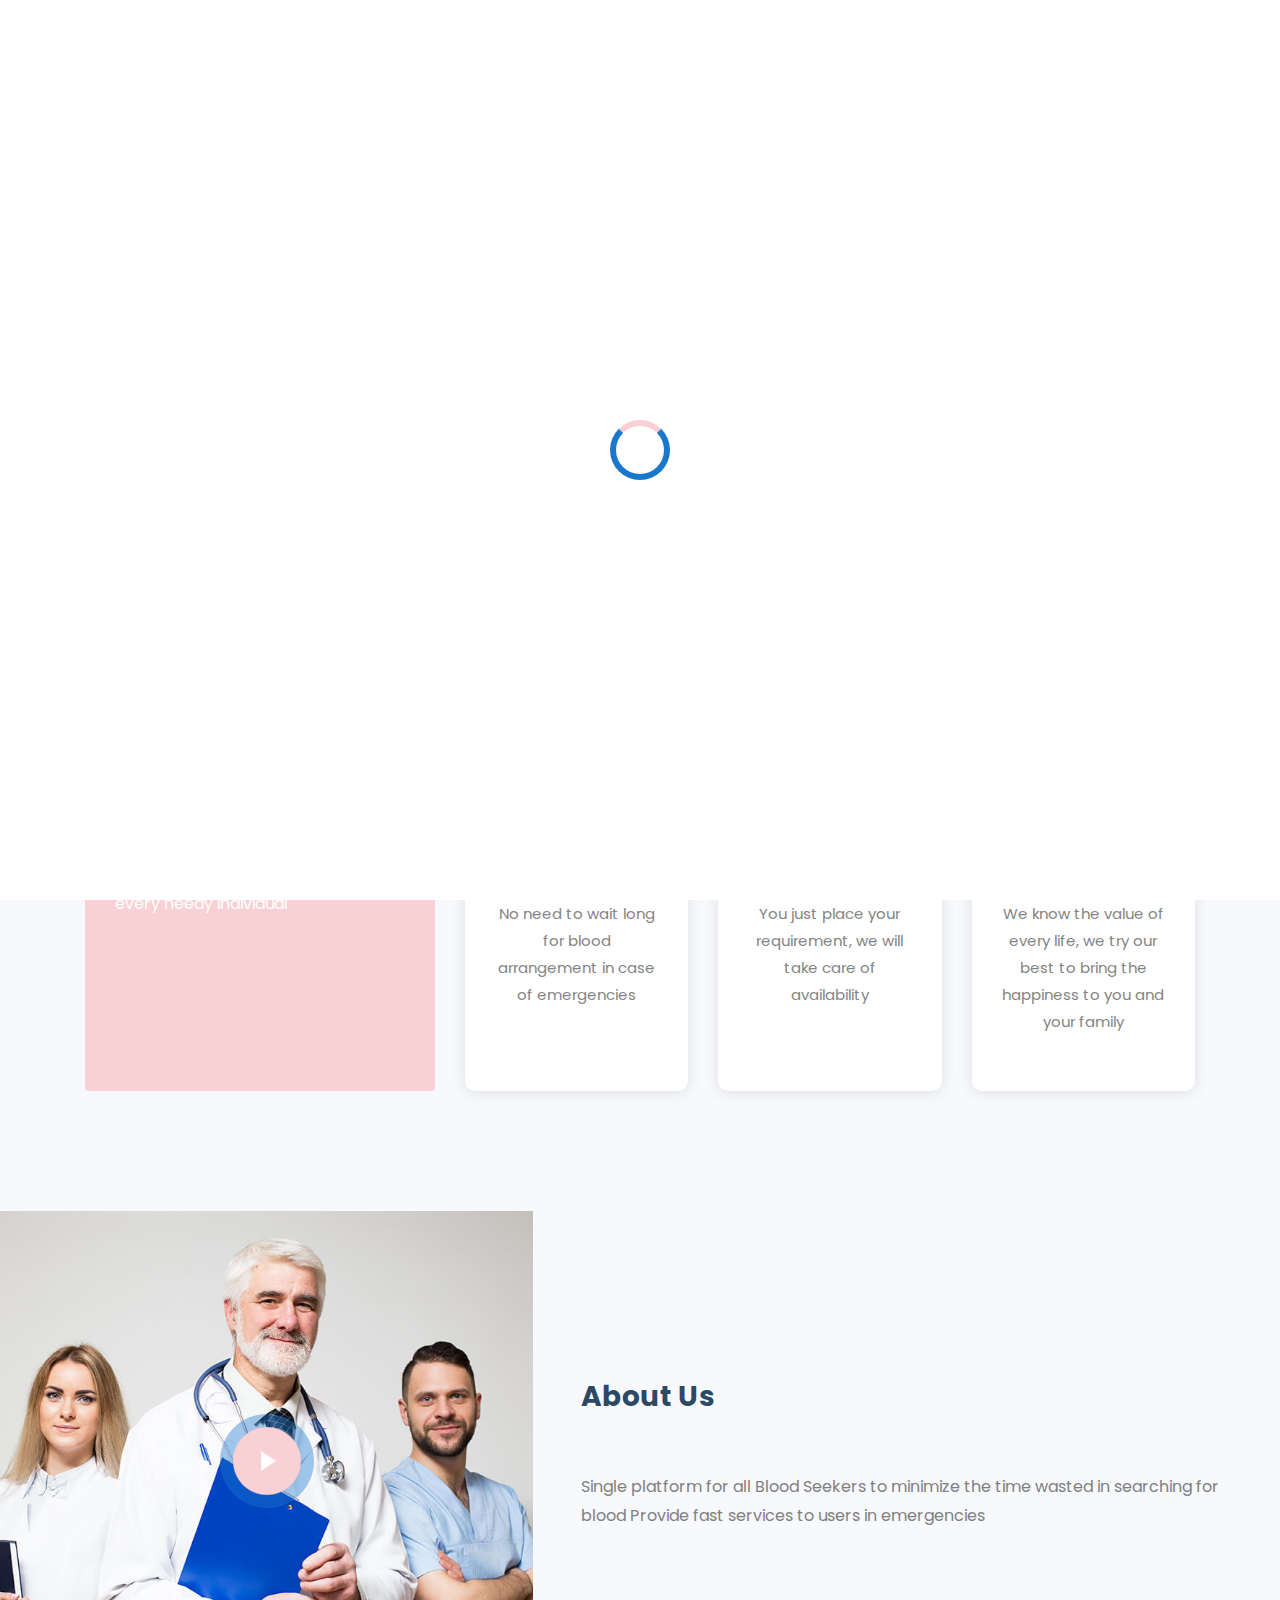
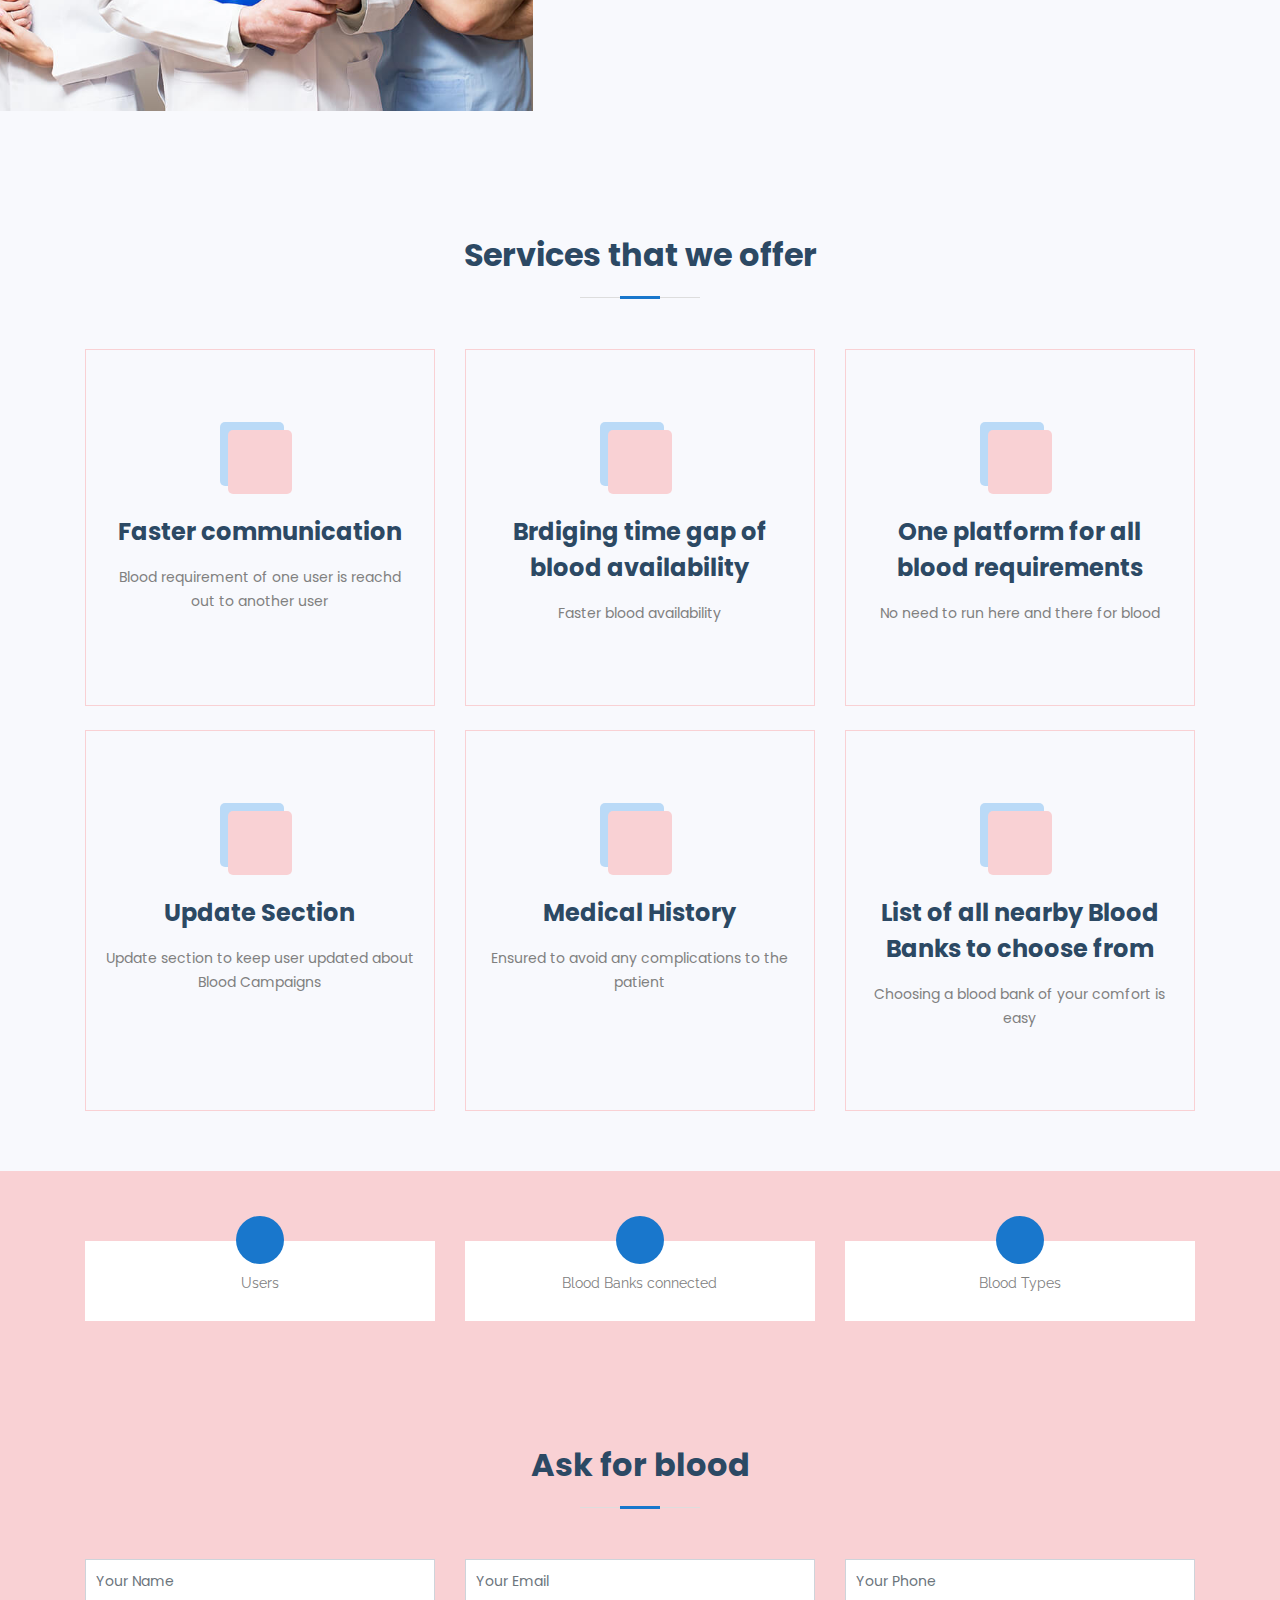
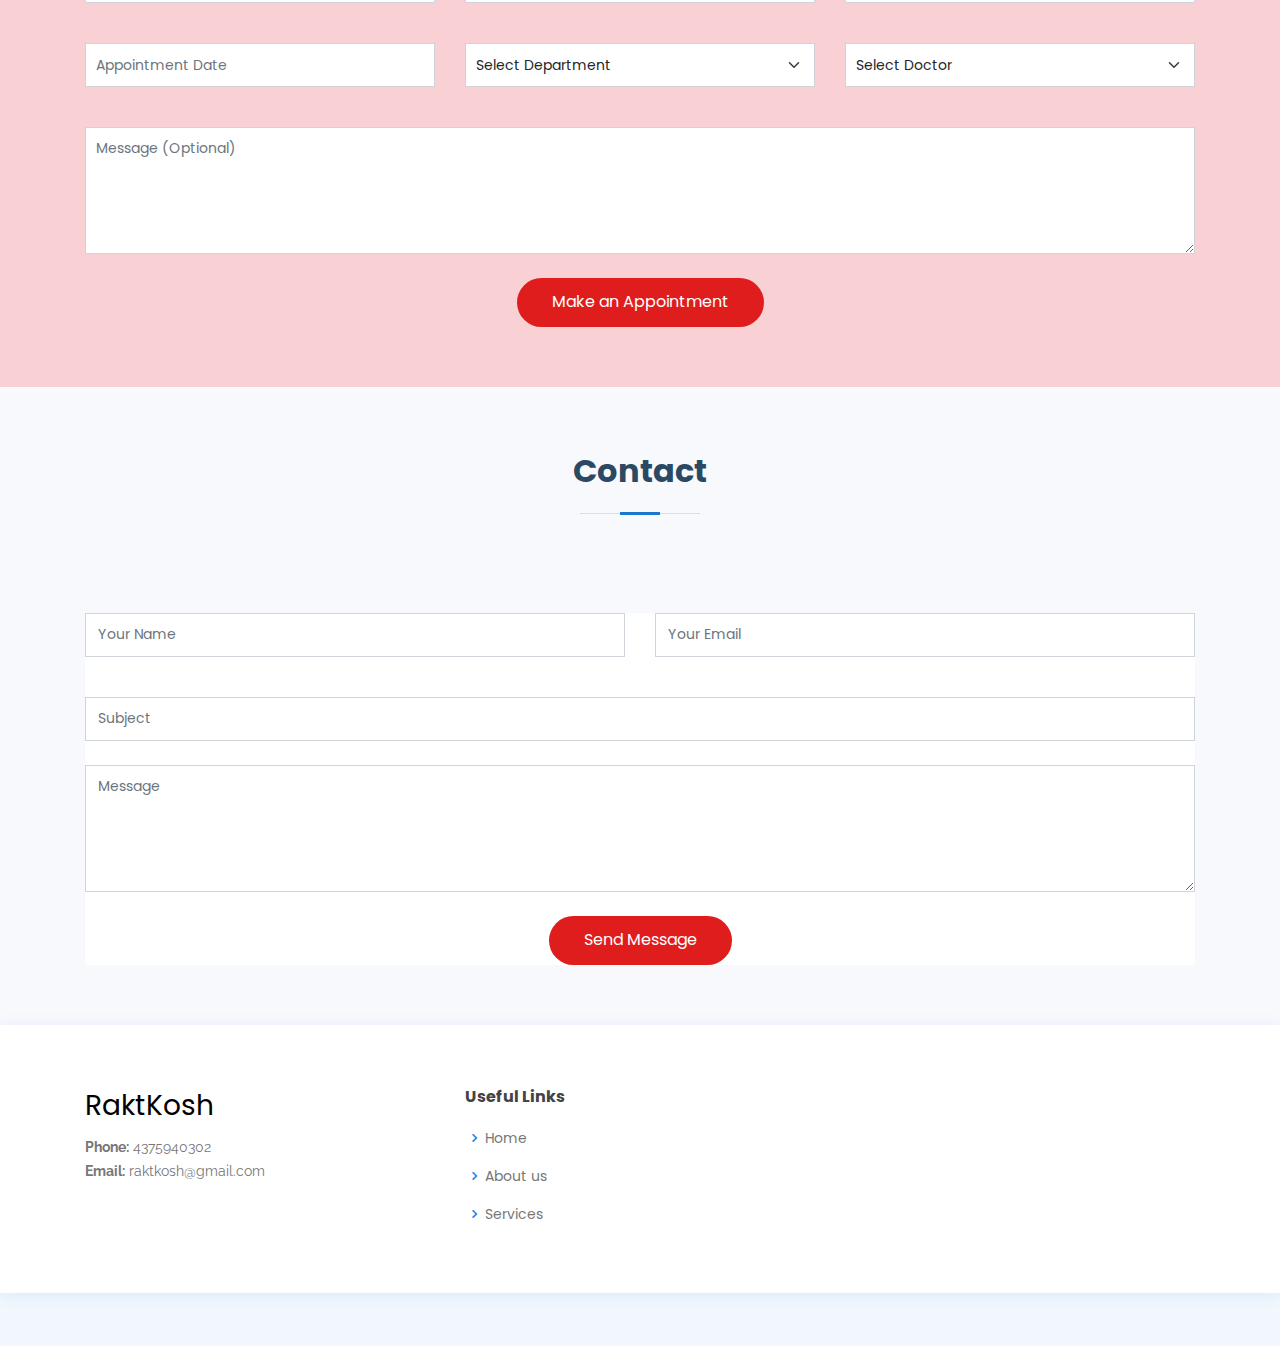
==== index.html @ b9b15846 "Update index.html" ====
<!DOCTYPE html>
<html lang="en">

<head>
  <meta charset="utf-8">
  <meta content="width=device-width, initial-scale=1.0" name="viewport">

  <title>RaktKosh</title>
  <meta content="" name="description">
  <meta content="" name="keywords">

  <!-- Favicons -->
  <!--<link href="assets/img/favicon.png" rel="icon">
  <link href="assets/img/apple-touch-icon.png" rel="apple-touch-icon">-->

  <!-- Google Fonts -->
  <link href="https://fonts.googleapis.com/css?family=Open+Sans:300,300i,400,400i,600,600i,700,700i|Raleway:300,300i,400,400i,500,500i,600,600i,700,700i|Poppins:300,300i,400,400i,500,500i,600,600i,700,700i" rel="stylesheet">

  <!-- Vendor CSS Files -->
  <link href="animate.css/animate.min.css" rel="stylesheet">
  <link href="bootstrap/css/bootstrap.min.css" rel="stylesheet">
  <link href=assets/vendor/bootstrap-icons/bootstrap-icons.css" rel="stylesheet">
  <link href="boxicons/css/boxicons.min.css" rel="stylesheet">
  <link href="fontawesome-free/css/all.min.css" rel="stylesheet">
  <link href=assets/vendor/glightbox/css/glightbox.min.css" rel="stylesheet">
  <link href=assets/vendor/remixicon/remixicon.css" rel="stylesheet">
  <link href="swiper/swiper-bundle.min.css" rel="stylesheet">

  <!-- Template Main CSS File -->
  <link href="style.css" rel="stylesheet">

  <!-- =======================================================
  * Template Name: Medilab - v4.3.0
  * Template URL: https://bootstrapmade.com/medilab-free-medical-bootstrap-theme/
  * Author: BootstrapMade.com
  * License: https://bootstrapmade.com/license/
  ======================================================== -->
</head>

<body>

  <!-- ======= Top Bar ======= -->
 

  <!-- ======= Header ======= -->
  <header id="header" class="fixed-top">
    <div class="container d-flex align-items-center">

      <h1 class="logo me-auto"><a href="index.html">RaktKosh</a></h1>
      <!-- Uncomment below if you prefer to use an image logo -->
      <!-- <a href="index.html" class="logo me-auto"><img src="img/logo.png" alt="" class="img-fluid"></a>-->

      <nav id="navbar" class="navbar order-last order-lg-0">
        <ul>
          <li><a class="nav-link scrollto active" href="#hero">Home</a></li>
          <li><a class="nav-link scrollto" href="#about">About</a></li>
          <li><a class="nav-link scrollto" href="#services">Services</a></li>
          <li><a class="nav-link scrollto" href="#counts">Updates</a></li>
          <li class="dropdown"><a href="#"><span>Hospitals</span> <i class="bi bi-chevron-down"></i></a>
            <ul>
              <li><a href="hospital1.html">Sahara Hospital</a></li>
              <li><a href="hospital2.html">City Hospital</a></li>
              <li><a href="hospital3.html">Ajanta Hospital</a></li>
              <li><a href="hospital4.html">Health Hospital</a></li>
            </ul>
          </li>
          <li><a class="nav-link scrollto" href="#contact">Contact</a></li>
        </ul>
        <i class="bi bi-list mobile-nav-toggle"></i>
      </nav><!-- .navbar -->

      <a href="#appointment" class="appointment-btn scrollto"><span class="d-none d-md-inline">Ask for</span> Blood</a>

    </div>
  </header><!-- End Header -->

  <!-- ======= Hero Section ======= -->
  <section id="hero" class="d-flex align-items-center">
    <div class="container">
      <h1>RaktKosh</h1>
      <h2>Cause every drop matters</h2>
      <a href="#about" class="btn-get-started scrollto">Get Started</a>
    </div>
  </section><!-- End Hero -->

  <main id="main">

    <!-- ======= Why Us Section ======= -->
    <section id="why-us" class="why-us">
      <div class="container">

        <div class="row">
          <div class="col-lg-4 d-flex align-items-stretch">
            <div class="content">
              <h3>What is RaktKosh for?</h3>
              <p>
                This platform is developed to provide easier and faster Blood to every needy individual
              </p>
              <div class="text-center">
               
              </div>
            </div>
          </div>
          <div class="col-lg-8 d-flex align-items-stretch">
            <div class="icon-boxes d-flex flex-column justify-content-center">
              <div class="row">
                <div class="col-xl-4 d-flex align-items-stretch">
                  <div class="icon-box mt-4 mt-xl-0">
                    <i class="bx bx-receipt"></i>
                    <h4>Fatser availbitlity of blood</h4>
                    <p>No need to wait long for blood arrangement in case of emergencies</p>
                  </div>
                </div>
                <div class="col-xl-4 d-flex align-items-stretch">
                  <div class="icon-box mt-4 mt-xl-0">
                    <i class="bx bx-cube-alt"></i>
                    <h4>Easy to check for particular blood type</h4>
                    <p>You just place your requirement, we will take care of availability</p>
                  </div>
                </div>
                <div class="col-xl-4 d-flex align-items-stretch">
                  <div class="icon-box mt-4 mt-xl-0">
                    <i class="bx bx-images"></i>
                    <h4>Creating happy moments</h4>
                    <p>We know the value of every life, we try our best to bring the happiness to you and your family</p>
                  </div>
                </div>
              </div>
            </div><!-- End .content-->
          </div>
        </div>

      </div>
    </section><!-- End Why Us Section -->

    <!-- ======= About Section ======= -->
    <section id="about" class="about">
      <div class="container-fluid">

        <div class="row">
          <div class="col-xl-5 col-lg-6 video-box d-flex justify-content-center align-items-stretch position-relative">
            <a href="https://www.youtube.com/watch?v=jDDaplaOz7Q" class="glightbox play-btn mb-4"></a>
          </div>

          <div class="col-xl-7 col-lg-6 icon-boxes d-flex flex-column align-items-stretch justify-content-center py-5 px-lg-5">
            <h3>About Us</h3>
            
            <div class="icon-box">
              
              <p>Single platform for all Blood Seekers to minimize the time wasted in searching for blood
				Provide fast services to users in emergencies
				</p>
            </div>

            
        </div>

      </div>
    </section><!-- End About Section -->

   

    <!-- ======= Services Section ======= -->
    <section id="services" class="services">
      <div class="container">

        <div class="section-title">
          <h2>Services that we offer</h2>
        </div>

        <div class="row">
          <div class="col-lg-4 col-md-6 d-flex align-items-stretch">
            <div class="icon-box">
              <div class="icon"><i class="fas fa-heartbeat"></i></div>
              <h4><a href="">Faster communication</a></h4>
              <p>Blood requirement of one user is reachd out to another user</p>
            </div>
          </div>

          <div class="col-lg-4 col-md-6 d-flex align-items-stretch mt-4 mt-md-0">
            <div class="icon-box">
              <div class="icon"><i class="fas fa-pills"></i></div>
              <h4><a href="">Brdiging time gap of blood availability</a></h4>
              <p>Faster blood availability</p>
            </div>
          </div>

          <div class="col-lg-4 col-md-6 d-flex align-items-stretch mt-4 mt-lg-0">
            <div class="icon-box">
              <div class="icon"><i class="fas fa-hospital-user"></i></div>
              <h4><a href="">One platform for all blood requirements</a></h4>
              <p>No need to run here and there for blood</p>
            </div>
          </div>

          <div class="col-lg-4 col-md-6 d-flex align-items-stretch mt-4">
            <div class="icon-box">
              <div class="icon"><i class="fas fa-dna"></i></div>
              <h4><a href="">Update Section</a></h4>
              <p>Update section to keep user updated about Blood Campaigns</p>
            </div>
          </div>

          <div class="col-lg-4 col-md-6 d-flex align-items-stretch mt-4">
            <div class="icon-box">
              <div class="icon"><i class="fas fa-wheelchair"></i></div>
              <h4><a href="">Medical History</a></h4>
              <p>Ensured to avoid any complications to the patient</p>
            </div>
          </div>

          <div class="col-lg-4 col-md-6 d-flex align-items-stretch mt-4">
            <div class="icon-box">
              <div class="icon"><i class="fas fa-notes-medical"></i></div>
              <h4><a href="">List of all nearby Blood Banks to choose from</a></h4>
              <p>Choosing a blood bank of your comfort is easy</p>
            </div>
          </div>

        </div>

      </div>
    </section><!-- End Services Section -->

 <!-- ======= Counts Section ======= -->
    <section id="counts" class="counts">
      <div class="container">

        <div class="row">

          <div class="col-lg-4 col-md-6">
            <div class="count-box">
              <i class="fas fa-user-md"></i>
              <span data-purecounter-start="0" data-purecounter-end="85" data-purecounter-duration="1" class="purecounter"></span>
              <p>Users</p>
            </div>
          </div>

          <div class="col-lg-4 col-md-6 mt-5 mt-md-0">
            <div class="count-box">
              <i class="far fa-hospital"></i>
              <span data-purecounter-start="0" data-purecounter-end="18" data-purecounter-duration="1" class="purecounter"></span>
              <p>Blood Banks connected</p>
            </div>
          </div>

          <div class="col-lg-4 col-md-6 mt-5 mt-lg-0">
            <div class="count-box">
              <i class="fas fa-flask"></i>
              <span data-purecounter-start="0" data-purecounter-end="6" data-purecounter-duration="1" class="purecounter"></span>
              <p>Blood Types</p>
            </div>
          </div>

          

        </div>

      </div>
    </section><!-- End Counts Section -->

    <!-- ======= Appointment Section ======= -->
    <section id="appointment" class="appointment section-bg">
      <div class="container">

        <div class="section-title">
          <h2>Ask for blood</h2>
          </div>

        <form action="forms/appointment.php" method="post" role="form" class="php-email-form">
          <div class="row">
            <div class="col-md-4 form-group">
              <input type="text" name="name" class="form-control" id="name" placeholder="Your Name" data-rule="minlen:4" data-msg="Please enter at least 4 chars">
              <div class="validate"></div>
            </div>
            <div class="col-md-4 form-group mt-3 mt-md-0">
              <input type="email" class="form-control" name="email" id="email" placeholder="Your Email" data-rule="email" data-msg="Please enter a valid email">
              <div class="validate"></div>
            </div>
            <div class="col-md-4 form-group mt-3 mt-md-0">
              <input type="tel" class="form-control" name="phone" id="phone" placeholder="Your Phone" data-rule="minlen:4" data-msg="Please enter at least 4 chars">
              <div class="validate"></div>
            </div>
          </div>
          <div class="row">
            <div class="col-md-4 form-group mt-3">
              <input type="datetime" name="date" class="form-control datepicker" id="date" placeholder="Appointment Date" data-rule="minlen:4" data-msg="Please enter at least 4 chars">
              <div class="validate"></div>
            </div>
            <div class="col-md-4 form-group mt-3">
              <select name="department" id="department" class="form-select">
                <option value="">Select Department</option>
                <option value="Department 1">Department 1</option>
                <option value="Department 2">Department 2</option>
                <option value="Department 3">Department 3</option>
              </select>
              <div class="validate"></div>
            </div>
            <div class="col-md-4 form-group mt-3">
              <select name="doctor" id="doctor" class="form-select">
                <option value="">Select Doctor</option>
                <option value="Doctor 1">Doctor 1</option>
                <option value="Doctor 2">Doctor 2</option>
                <option value="Doctor 3">Doctor 3</option>
              </select>
              <div class="validate"></div>
            </div>
          </div>

          <div class="form-group mt-3">
            <textarea class="form-control" name="message" rows="5" placeholder="Message (Optional)"></textarea>
            <div class="validate"></div>
          </div>
          <div class="mb-3">
            <div class="loading">Loading</div>
            <div class="error-message"></div>
            <div class="sent-message">Your appointment request has been sent successfully. Thank you!</div>
          </div>
          <div class="text-center"><button type="submit">Make an Appointment</button></div>
        </form>

      </div>
    </section><!-- End Appointment Section -->

    

    
  
   


       
          
         
    <!-- ======= Contact Section ======= -->
    <section id="contact" class="contact">
      <div class="container">

        <div class="section-title">
          <h2>Contact</h2>
          </div>
      </div>

     
      <div class="container">
        <div class="row mt-5">

          

          <div class="col-lg-12 mt-5 mt-lg-0">

            <form action="forms/contact.php" method="post" role="form" class="php-email-form">
              <div class="row">
                <div class="col-md-6 form-group">
                  <input type="text" name="name" class="form-control" id="name" placeholder="Your Name" required>
                </div>
                <div class="col-md-6 form-group mt-3 mt-md-0">
                  <input type="email" class="form-control" name="email" id="email" placeholder="Your Email" required>
                </div>
              </div>
              <div class="form-group mt-3">
                <input type="text" class="form-control" name="subject" id="subject" placeholder="Subject" required>
              </div>
              <div class="form-group mt-3">
                <textarea class="form-control" name="message" rows="5" placeholder="Message" required></textarea>
              </div>
              <div class="my-3">
                <div class="loading">Loading</div>
                <div class="error-message"></div>
                <div class="sent-message">Your message has been sent. Thank you!</div>
              </div>
              <div class="text-center"><button type="submit">Send Message</button></div>
            </form>

          </div>

        </div>

      </div>
    </section><!-- End Contact Section -->

  </main><!-- End #main -->

  <!-- ======= Footer ======= -->
  <footer id="footer">

    <div class="footer-top">
      <div class="container">
        <div class="row">

          <div class="col-lg-4 col-md-6 footer-contact">
            <h3>RaktKosh</h3>
            <p>
              <strong>Phone:</strong> 4375940302<br>
              <strong>Email:</strong> raktkosh@gmail.com<br>
            </p>
          </div>

          <div class="col-lg-4 col-md-6 footer-links">
            <h4>Useful Links</h4>
            <ul>
              <li><i class="bx bx-chevron-right"></i> <a href="#">Home</a></li>
              <li><i class="bx bx-chevron-right"></i> <a href="#">About us</a></li>
              <li><i class="bx bx-chevron-right"></i> <a href="#">Services</a></li>
             </ul>
          </div>

          
          
        </div>
      </div>
    </div>

    <div class="container d-md-flex py-4">

      <div class="me-md-auto text-center text-md-start">
        <div class="copyright">
          
        </div>
        <div class="credits">
          <!-- All the links in the footer should remain intact. -->
          <!-- You can delete the links only if you purchased the pro version. -->
          <!-- Licensing information: https://bootstrapmade.com/license/ -->
          <!-- Purchase the pro version with working PHP/AJAX contact form: https://bootstrapmade.com/medilab-free-medical-bootstrap-theme/ -->
        
        </div>
      </div>
     
    </div>
  </footer><!-- End Footer -->

  <div id="preloader"></div>
  <a href="#" class="back-to-top d-flex align-items-center justify-content-center"><i class="bi bi-arrow-up-short"></i></a>

  <!-- Vendor JS Files -->
  <script src="assets/vendor/bootstrap/js/bootstrap.bundle.min.js"></script>
  <script src="assets/vendor/glightbox/js/glightbox.min.js"></script>
  <script src="assets/vendor/php-email-form/validate.js"></script>
  <script src="assets/vendor/purecounter/purecounter.js"></script>
  <script src="assets/vendor/swiper/swiper-bundle.min.js"></script>

  <!-- Template Main JS File -->
  <script src="assets/js/main.js"></script>

</body>

</html>
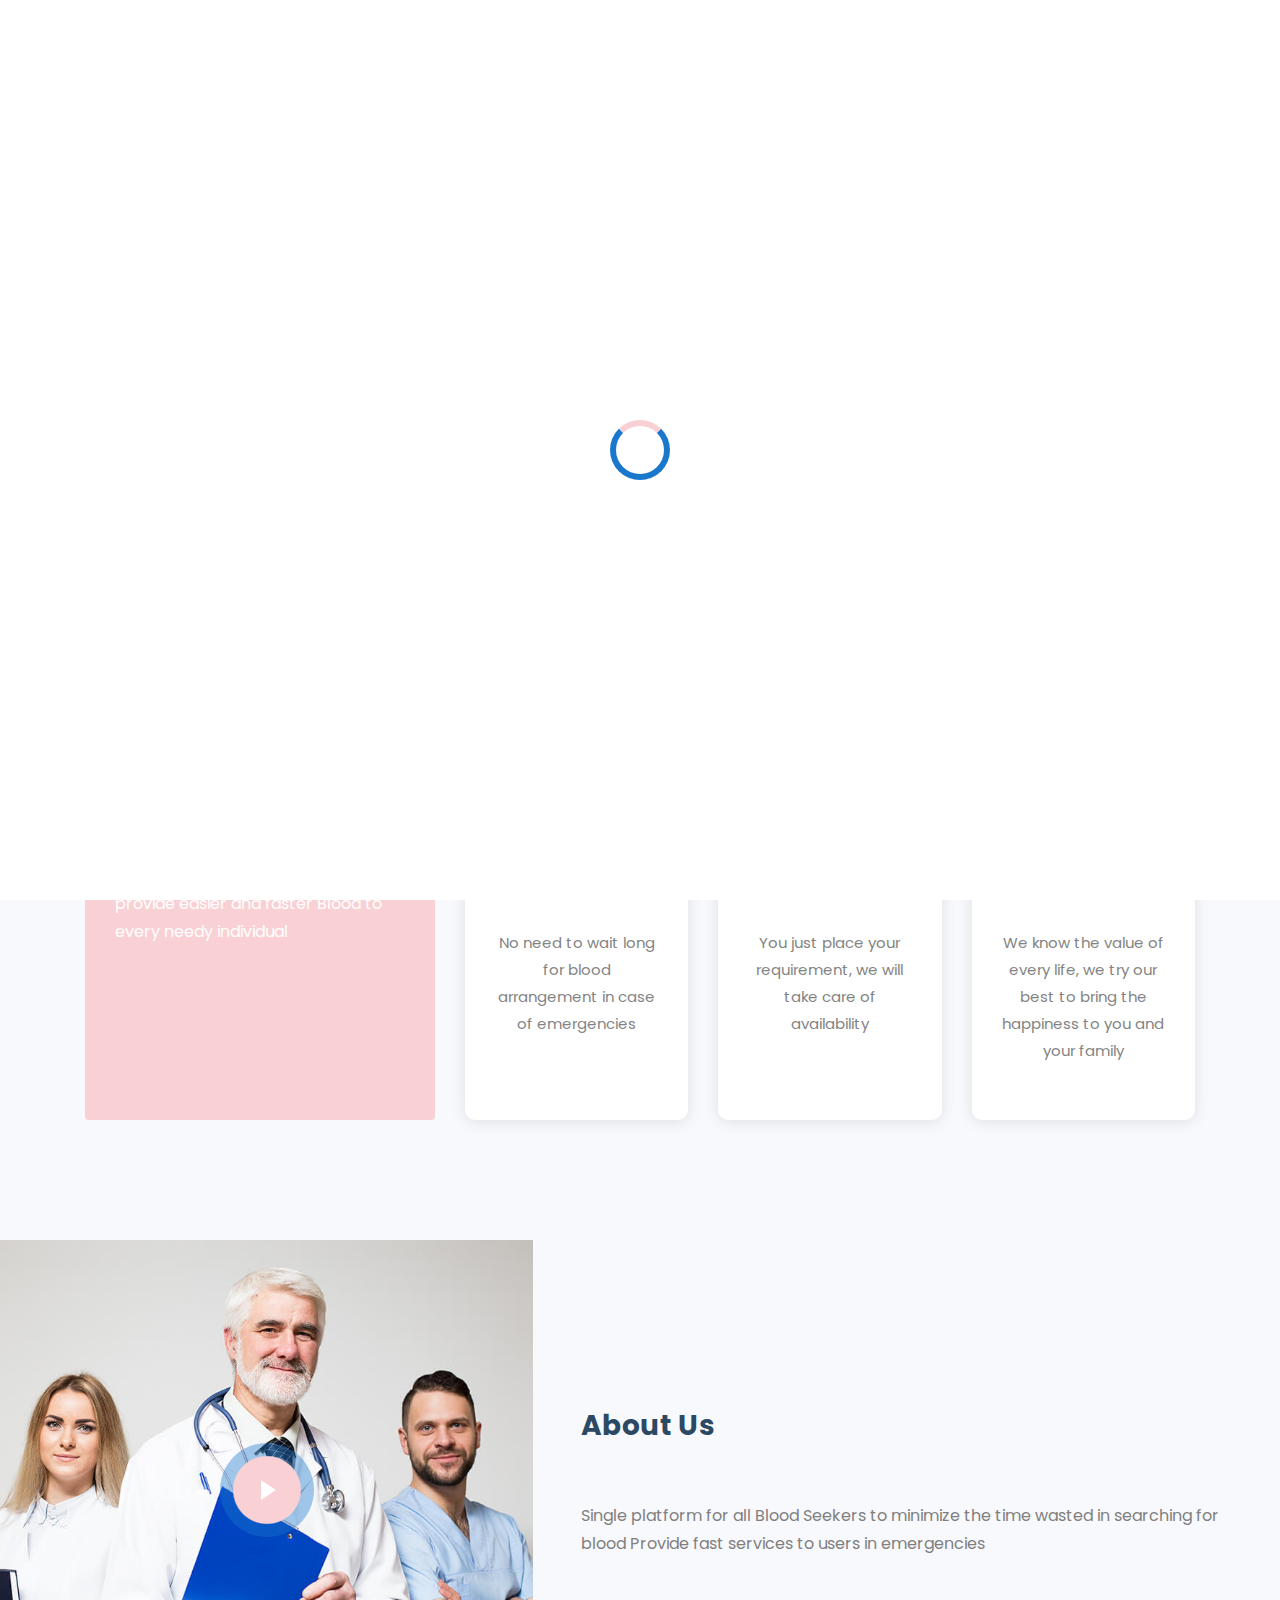
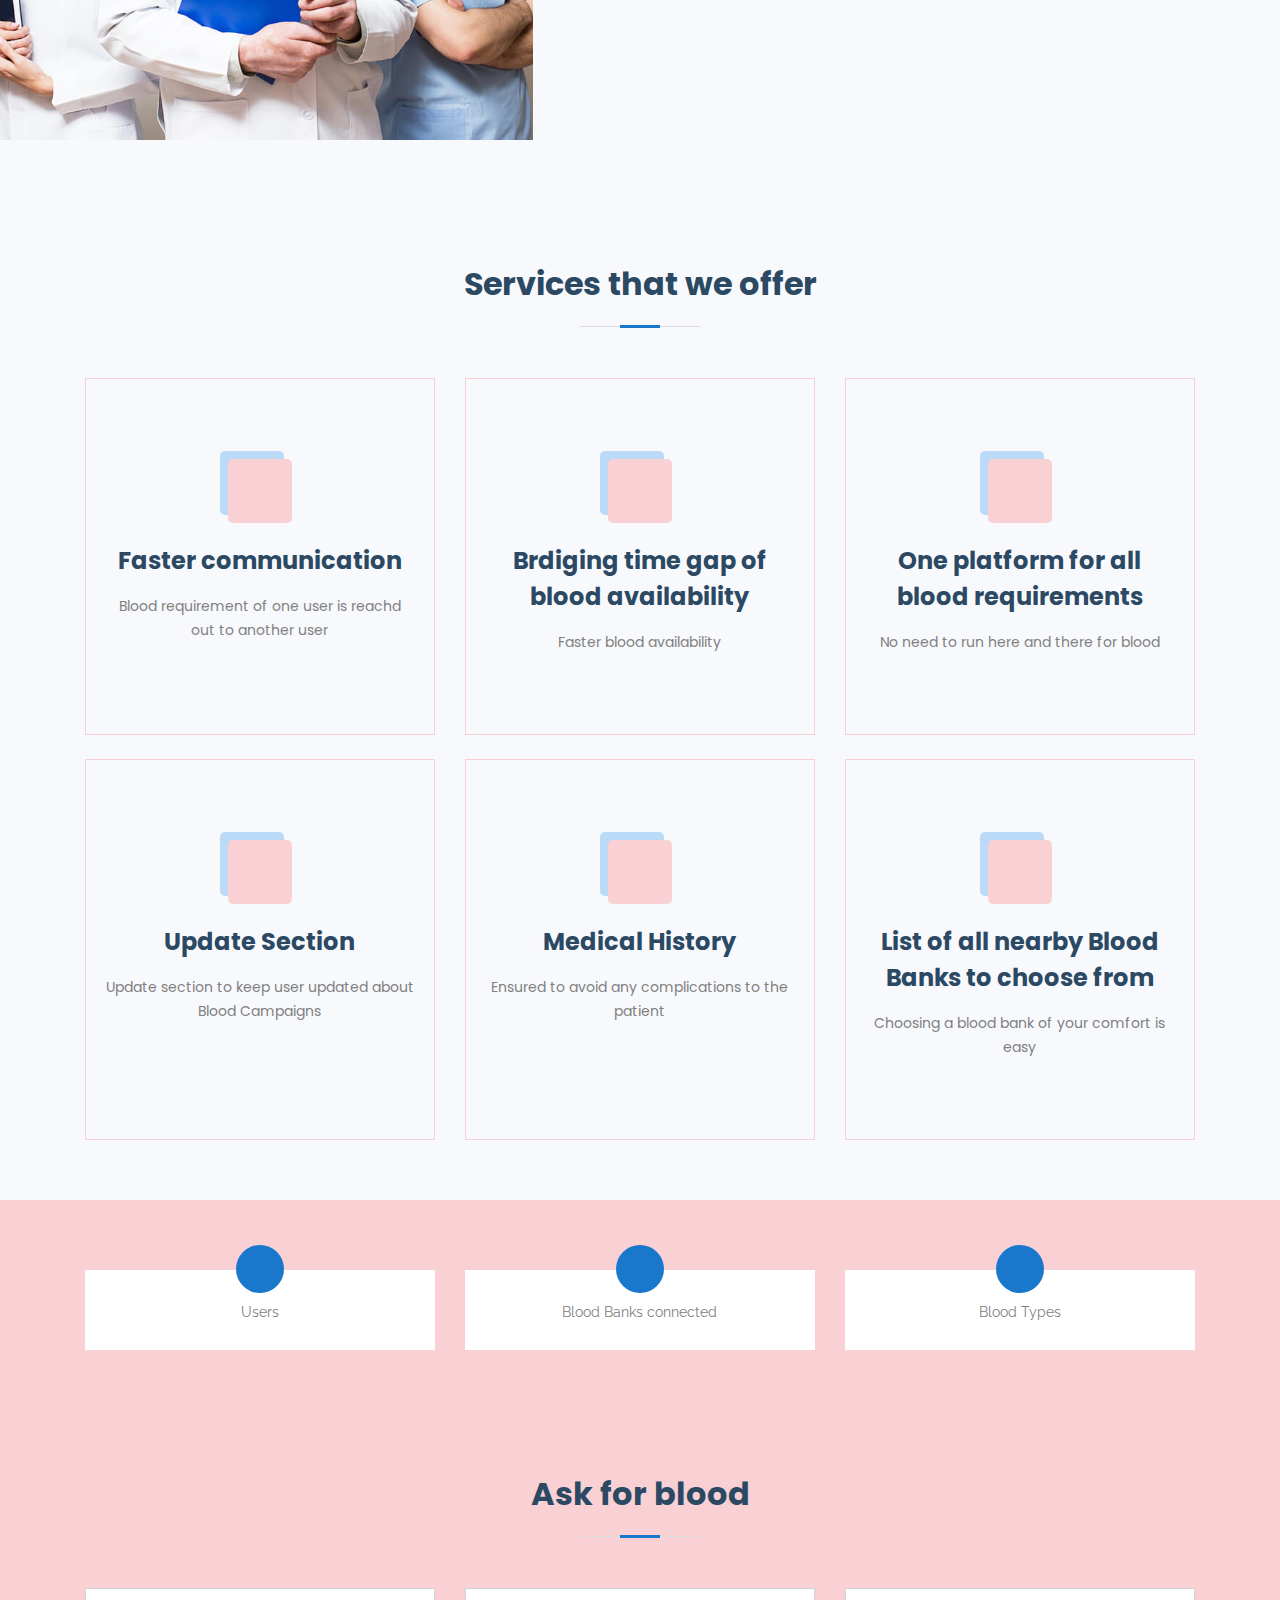
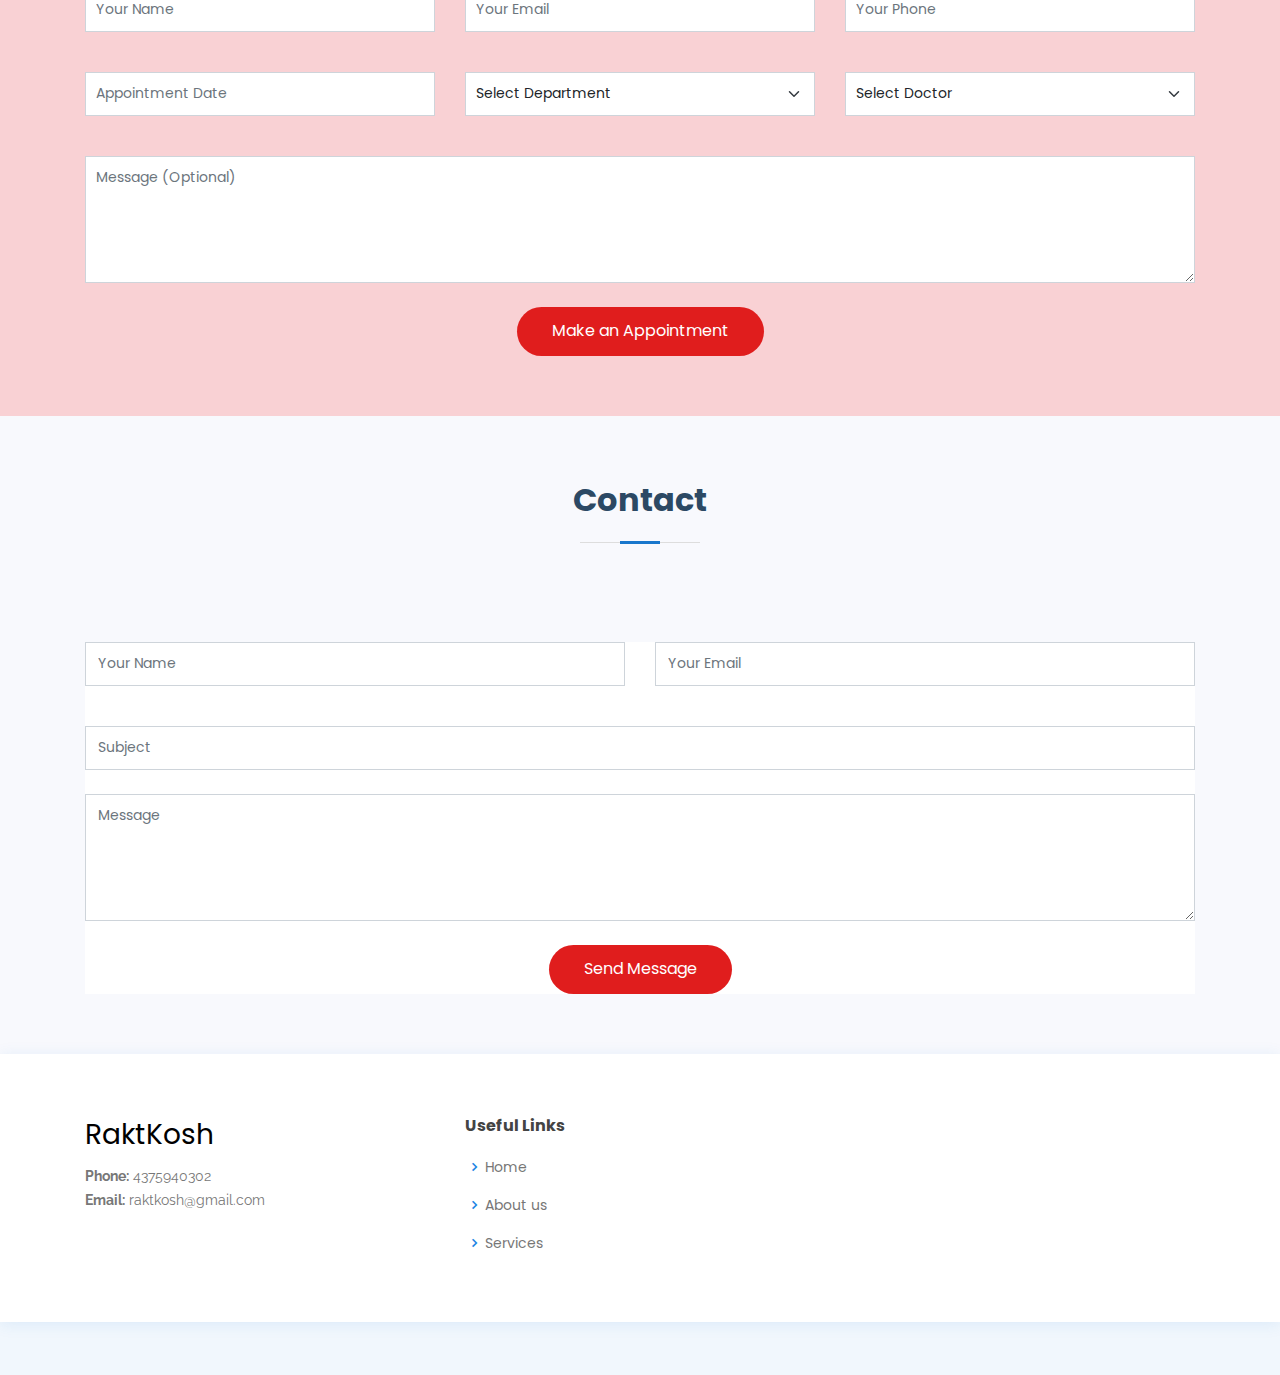
==== commit 88485f4e: "Update index.html" ====
--- a/index.html
+++ b/index.html
@@ -22,9 +22,9 @@
   <link href=assets/vendor/bootstrap-icons/bootstrap-icons.css" rel="stylesheet">
   <link href="boxicons/css/boxicons.min.css" rel="stylesheet">
   <link href="fontawesome-free/css/all.min.css" rel="stylesheet">
-  <link href=assets/vendor/glightbox/css/glightbox.min.css" rel="stylesheet">
-  <link href=assets/vendor/remixicon/remixicon.css" rel="stylesheet">
-  <link href="swiper/swiper-bundle.min.css" rel="stylesheet">
+  //<link href=assets/vendor/glightbox/css/glightbox.min.css" rel="stylesheet">
+  //<link href=assets/vendor/remixicon/remixicon.css" rel="stylesheet">
+  //<link href="swiper/swiper-bundle.min.css" rel="stylesheet">
 
   <!-- Template Main CSS File -->
   <link href="style.css" rel="stylesheet">
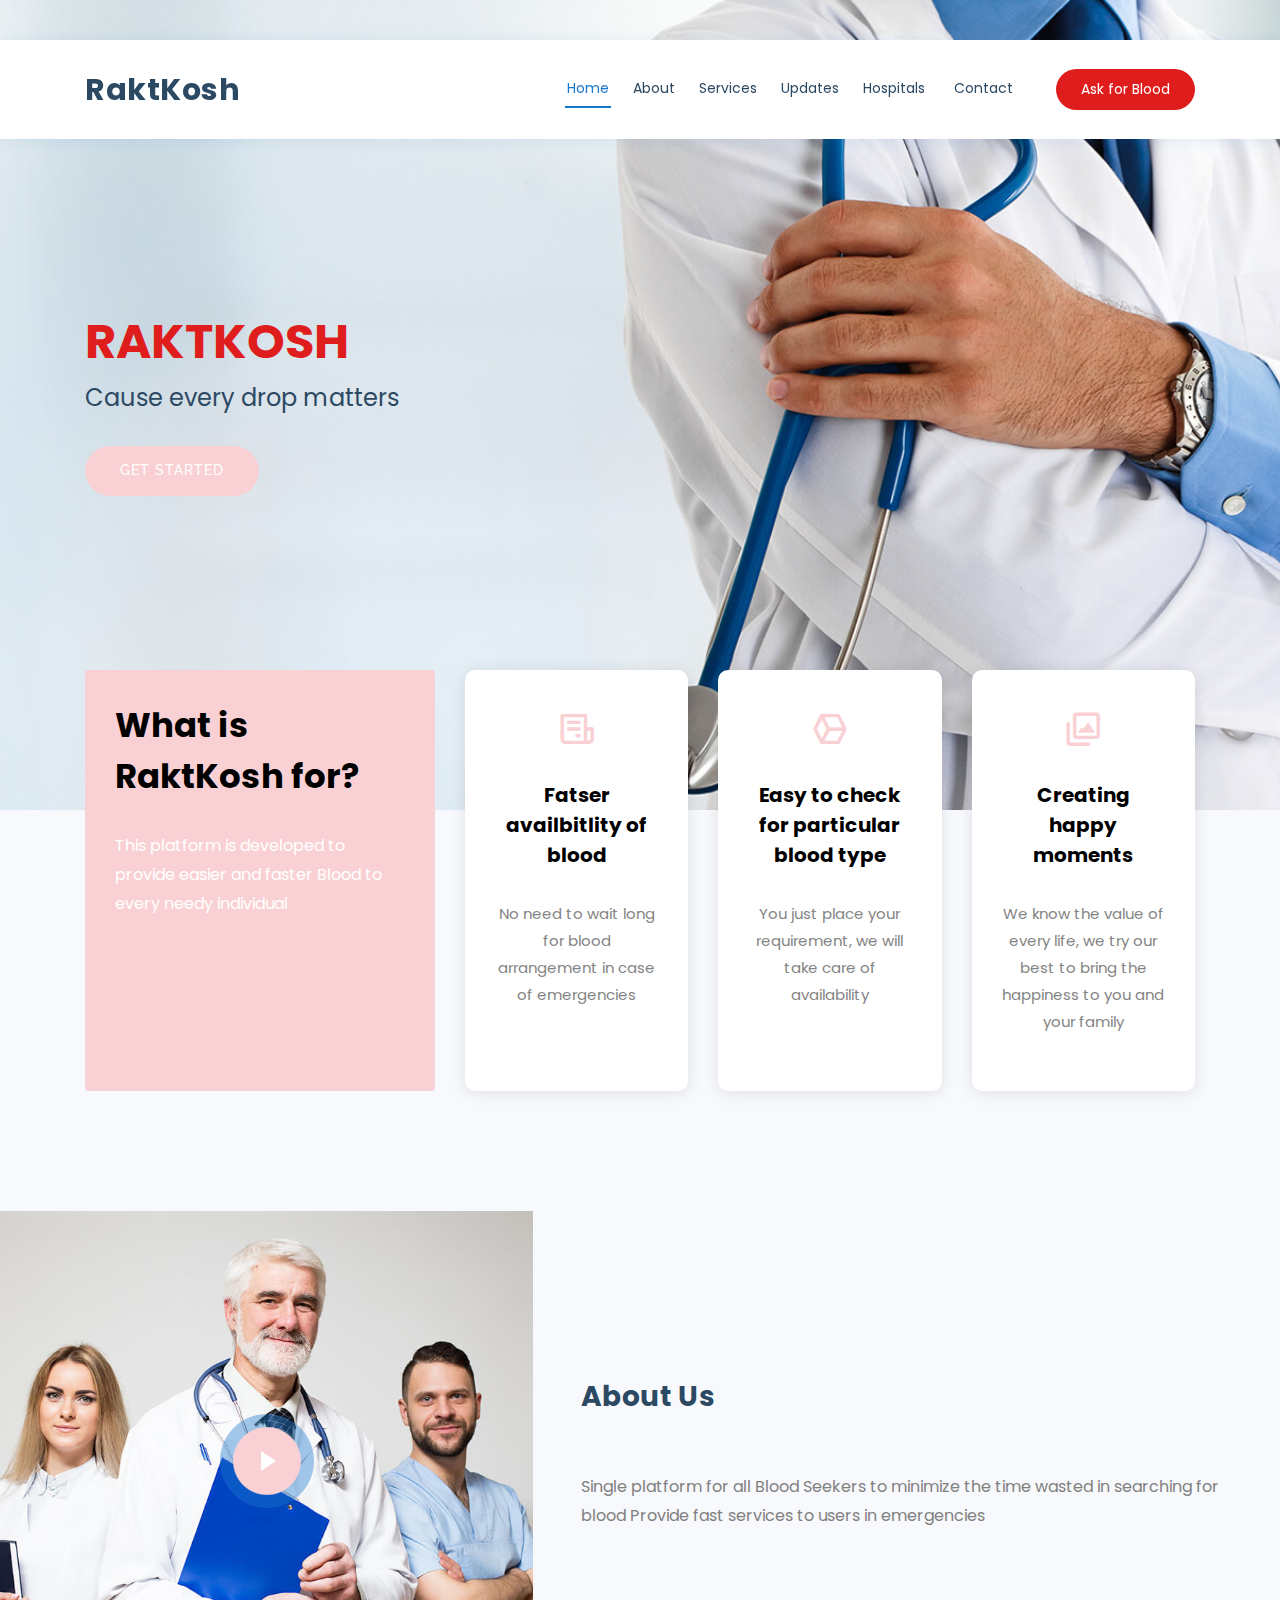
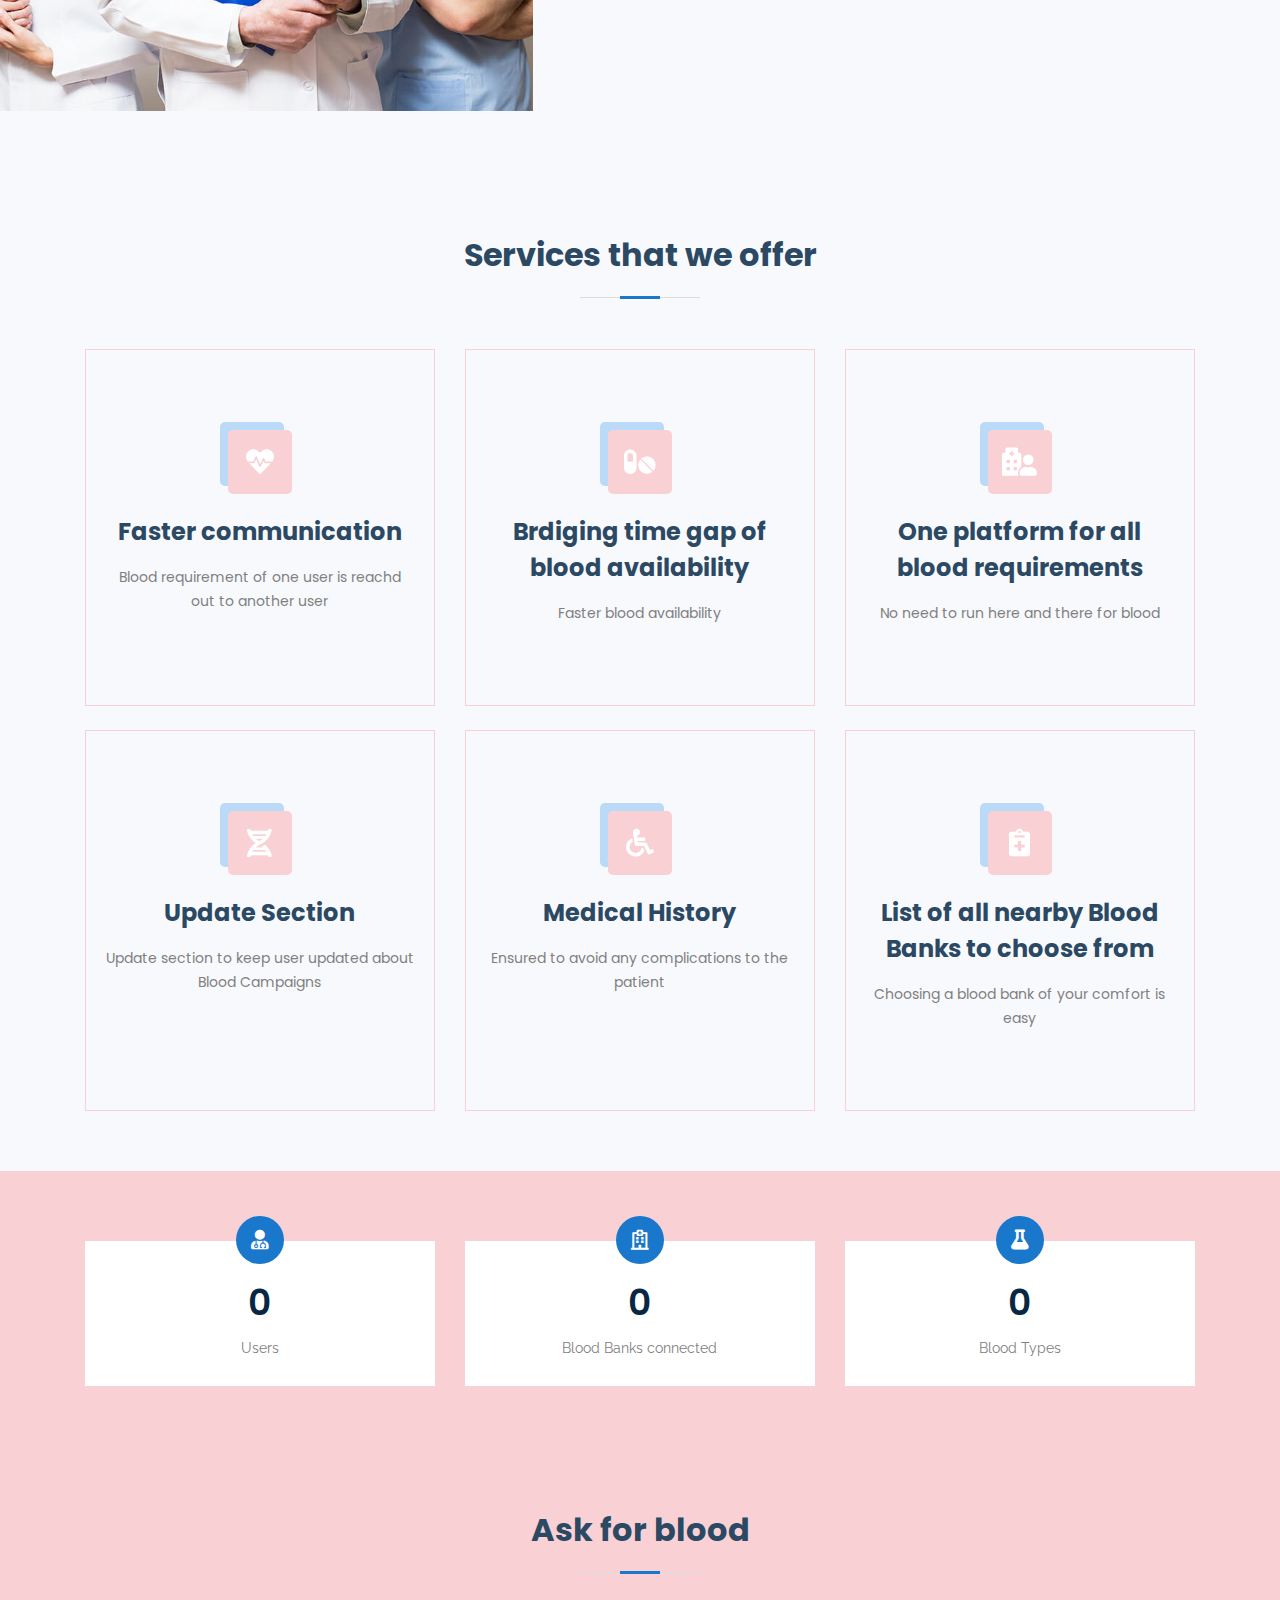
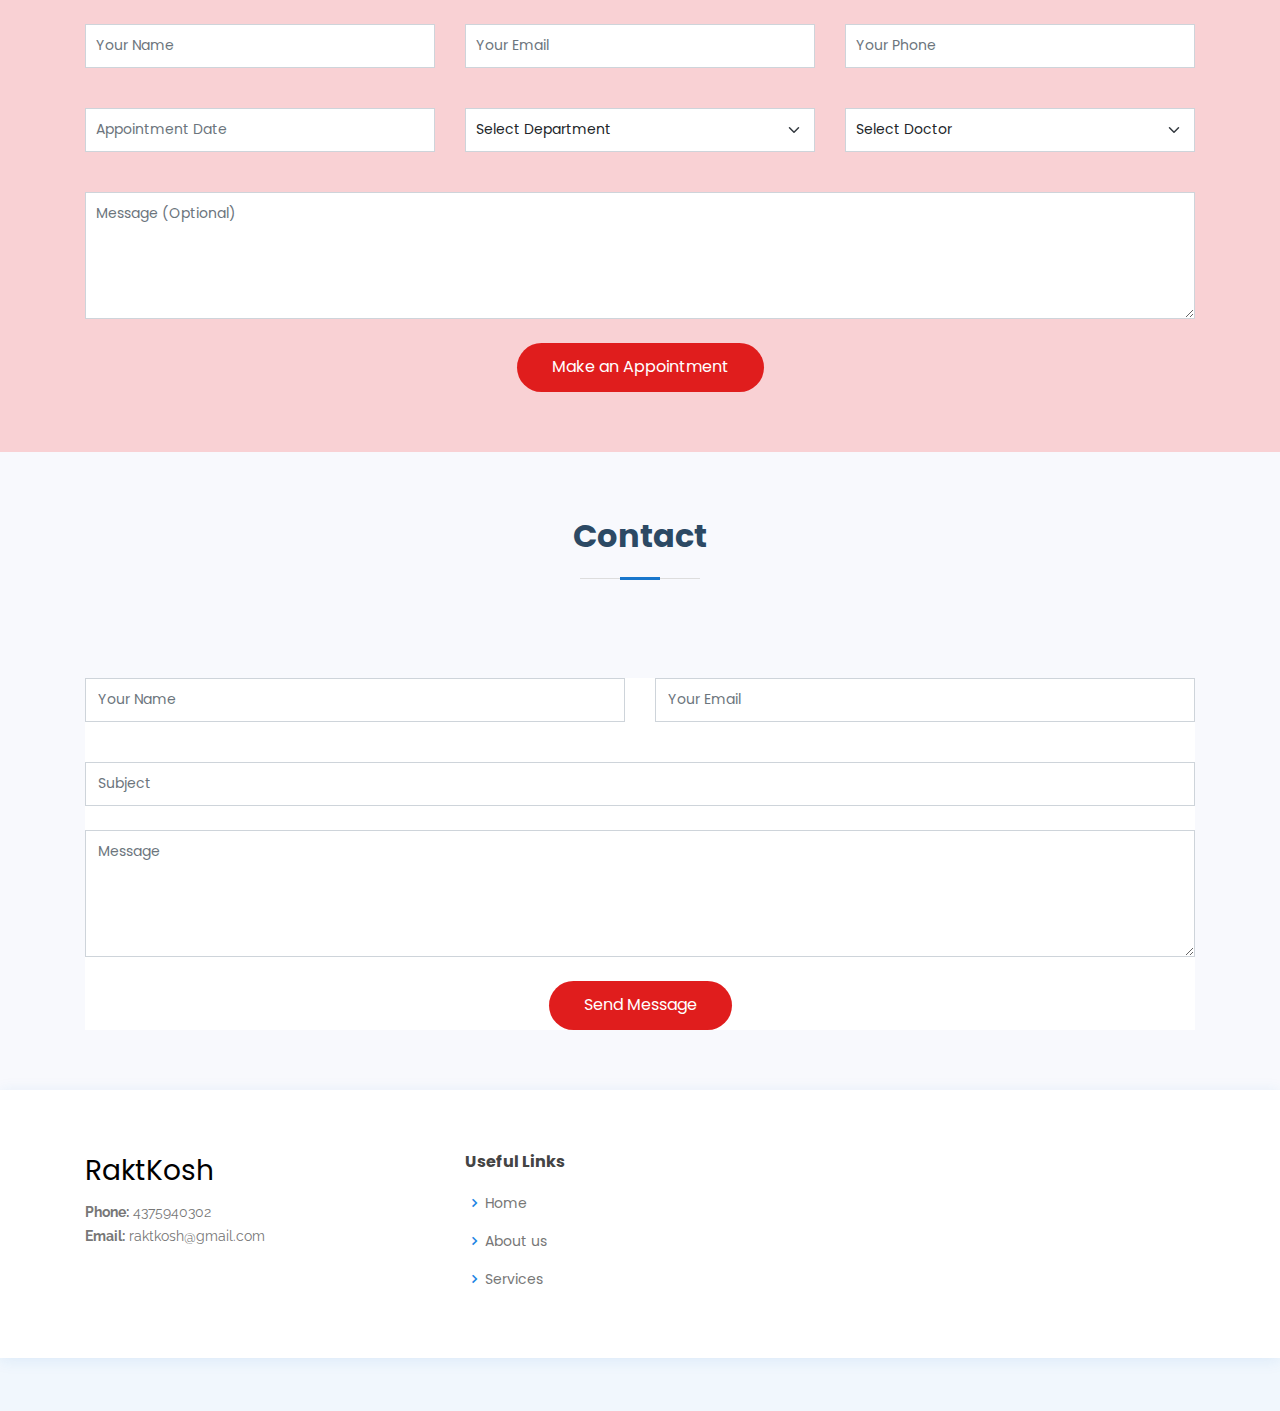
==== commit 94c15893: "Update index.html" ====
--- a/index.html
+++ b/index.html
@@ -10,8 +10,8 @@
   <meta content="" name="keywords">
 
   <!-- Favicons -->
-  <!--<link href="assets/img/favicon.png" rel="icon">
-  <link href="assets/img/apple-touch-icon.png" rel="apple-touch-icon">-->
+  <!--<link href="img/favicon.png" rel="icon">
+  <link href="img/apple-touch-icon.png" rel="apple-touch-icon">-->
 
   <!-- Google Fonts -->
   <link href="https://fonts.googleapis.com/css?family=Open+Sans:300,300i,400,400i,600,600i,700,700i|Raleway:300,300i,400,400i,500,500i,600,600i,700,700i|Poppins:300,300i,400,400i,500,500i,600,600i,700,700i" rel="stylesheet">
@@ -22,19 +22,14 @@
   <link href=assets/vendor/bootstrap-icons/bootstrap-icons.css" rel="stylesheet">
   <link href="boxicons/css/boxicons.min.css" rel="stylesheet">
   <link href="fontawesome-free/css/all.min.css" rel="stylesheet">
-  //<link href=assets/vendor/glightbox/css/glightbox.min.css" rel="stylesheet">
-  //<link href=assets/vendor/remixicon/remixicon.css" rel="stylesheet">
-  //<link href="swiper/swiper-bundle.min.css" rel="stylesheet">
+  <link href="glightbox/css/glightbox.min.css" rel="stylesheet">
+  <link href="remixicon/remixicon.css" rel="stylesheet">
+  <link href="swiper/swiper-bundle.min.css" rel="stylesheet">
 
   <!-- Template Main CSS File -->
   <link href="style.css" rel="stylesheet">
 
-  <!-- =======================================================
-  * Template Name: Medilab - v4.3.0
-  * Template URL: https://bootstrapmade.com/medilab-free-medical-bootstrap-theme/
-  * Author: BootstrapMade.com
-  * License: https://bootstrapmade.com/license/
-  ======================================================== -->
+
 </head>
 
 <body>
@@ -418,11 +413,7 @@
           
         </div>
         <div class="credits">
-          <!-- All the links in the footer should remain intact. -->
-          <!-- You can delete the links only if you purchased the pro version. -->
-          <!-- Licensing information: https://bootstrapmade.com/license/ -->
-          <!-- Purchase the pro version with working PHP/AJAX contact form: https://bootstrapmade.com/medilab-free-medical-bootstrap-theme/ -->
-        
+          
         </div>
       </div>
      
@@ -433,14 +424,14 @@
   <a href="#" class="back-to-top d-flex align-items-center justify-content-center"><i class="bi bi-arrow-up-short"></i></a>
 
   <!-- Vendor JS Files -->
-  <script src="assets/vendor/bootstrap/js/bootstrap.bundle.min.js"></script>
-  <script src="assets/vendor/glightbox/js/glightbox.min.js"></script>
-  <script src="assets/vendor/php-email-form/validate.js"></script>
-  <script src="assets/vendor/purecounter/purecounter.js"></script>
-  <script src="assets/vendor/swiper/swiper-bundle.min.js"></script>
+  <script src="bootstrap/js/bootstrap.bundle.min.js"></script>
+  <script src="glightbox/js/glightbox.min.js"></script>
+  <script src="php-email-form/validate.js"></script>
+  <script src="purecounter/purecounter.js"></script>
+  <script src="swiper/swiper-bundle.min.js"></script>
 
   <!-- Template Main JS File -->
-  <script src="assets/js/main.js"></script>
+  <script src="js/main.js"></script>
 
 </body>
 
--- a/fontawesome-free/css/all.min.css
+++ b/fontawesome-free/css/all.min.css
@@ -0,0 +1,5 @@
+/*!
+ * Font Awesome Free 5.15.4 by @fontawesome - https://fontawesome.com
+ * License - https://fontawesome.com/license/free (Icons: CC BY 4.0, Fonts: SIL OFL 1.1, Code: MIT License)
+ */
+.fa,.fab,.fad,.fal,.far,.fas{-moz-osx-font-smoothing:grayscale;-webkit-font-smoothing:antialiased;display:inline-block;font-style:normal;font-variant:normal;text-rendering:auto;line-height:1}.fa-lg{font-size:1.33333em;line-height:.75em;vertical-align:-.0667em}.fa-xs{font-size:.75em}.fa-sm{font-size:.875em}.fa-1x{font-size:1em}.fa-2x{font-size:2em}.fa-3x{font-size:3em}.fa-4x{font-size:4em}.fa-5x{font-size:5em}.fa-6x{font-size:6em}.fa-7x{font-size:7em}.fa-8x{font-size:8em}.fa-9x{font-size:9em}.fa-10x{font-size:10em}.fa-fw{text-align:center;width:1.25em}.fa-ul{list-style-type:none;margin-left:2.5em;padding-left:0}.fa-ul>li{position:relative}.fa-li{left:-2em;position:absolute;text-align:center;width:2em;line-height:inherit}.fa-border{border:.08em solid #eee;border-radius:.1em;padding:.2em .25em .15em}.fa-pull-left{float:left}.fa-pull-right{float:right}.fa.fa-pull-left,.fab.fa-pull-left,.fal.fa-pull-left,.far.fa-pull-left,.fas.fa-pull-left{margin-right:.3em}.fa.fa-pull-right,.fab.fa-pull-right,.fal.fa-pull-right,.far.fa-pull-right,.fas.fa-pull-right{margin-left:.3em}.fa-spin{-webkit-animation:fa-spin 2s linear infinite;animation:fa-spin 2s linear infinite}.fa-pulse{-webkit-animation:fa-spin 1s steps(8) infinite;animation:fa-spin 1s steps(8) infinite}@-webkit-keyframes fa-spin{0%{-webkit-transform:rotate(0deg);transform:rotate(0deg)}to{-webkit-transform:rotate(1turn);transform:rotate(1turn)}}@keyframes fa-spin{0%{-webkit-transform:rotate(0deg);transform:rotate(0deg)}to{-webkit-transform:rotate(1turn);transform:rotate(1turn)}}.fa-rotate-90{-ms-filter:"progid:DXImageTransform.Microsoft.BasicImage(rotation=1)";-webkit-transform:rotate(90deg);transform:rotate(90deg)}.fa-rotate-180{-ms-filter:"progid:DXImageTransform.Microsoft.BasicImage(rotation=2)";-webkit-transform:rotate(180deg);transform:rotate(180deg)}.fa-rotate-270{-ms-filter:"progid:DXImageTransform.Microsoft.BasicImage(rotation=3)";-webkit-transform:rotate(270deg);transform:rotate(270deg)}.fa-flip-horizontal{-ms-filter:"progid:DXImageTransform.Microsoft.BasicImage(rotation=0, mirror=1)";-webkit-transform:scaleX(-1);transform:scaleX(-1)}.fa-flip-vertical{-webkit-transform:scaleY(-1);transform:scaleY(-1)}.fa-flip-both,.fa-flip-horizontal.fa-flip-vertical,.fa-flip-vertical{-ms-filter:"progid:DXImageTransform.Microsoft.BasicImage(rotation=2, mirror=1)"}.fa-flip-both,.fa-flip-horizontal.fa-flip-vertical{-webkit-transform:scale(-1);transform:scale(-1)}:root .fa-flip-both,:root .fa-flip-horizontal,:root .fa-flip-vertical,:root .fa-rotate-90,:root .fa-rotate-180,:root .fa-rotate-270{-webkit-filter:none;filter:none}.fa-stack{display:inline-block;height:2em;line-height:2em;position:relative;vertical-align:middle;width:2.5em}.fa-stack-1x,.fa-stack-2x{left:0;position:absolute;text-align:center;width:100%}.fa-stack-1x{line-height:inherit}.fa-stack-2x{font-size:2em}.fa-inverse{color:#fff}.fa-500px:before{content:"\f26e"}.fa-accessible-icon:before{content:"\f368"}.fa-accusoft:before{content:"\f369"}.fa-acquisitions-incorporated:before{content:"\f6af"}.fa-ad:before{content:"\f641"}.fa-address-book:before{content:"\f2b9"}.fa-address-card:before{content:"\f2bb"}.fa-adjust:before{content:"\f042"}.fa-adn:before{content:"\f170"}.fa-adversal:before{content:"\f36a"}.fa-affiliatetheme:before{content:"\f36b"}.fa-air-freshener:before{content:"\f5d0"}.fa-airbnb:before{content:"\f834"}.fa-algolia:before{content:"\f36c"}.fa-align-center:before{content:"\f037"}.fa-align-justify:before{content:"\f039"}.fa-align-left:before{content:"\f036"}.fa-align-right:before{content:"\f038"}.fa-alipay:before{content:"\f642"}.fa-allergies:before{content:"\f461"}.fa-amazon:before{content:"\f270"}.fa-amazon-pay:before{content:"\f42c"}.fa-ambulance:before{content:"\f0f9"}.fa-american-sign-language-interpreting:before{content:"\f2a3"}.fa-amilia:before{content:"\f36d"}.fa-anchor:before{content:"\f13d"}.fa-android:before{content:"\f17b"}.fa-angellist:before{content:"\f209"}.fa-angle-double-down:before{content:"\f103"}.fa-angle-double-left:before{content:"\f100"}.fa-angle-double-right:before{content:"\f101"}.fa-angle-double-up:before{content:"\f102"}.fa-angle-down:before{content:"\f107"}.fa-angle-left:before{content:"\f104"}.fa-angle-right:before{content:"\f105"}.fa-angle-up:before{content:"\f106"}.fa-angry:before{content:"\f556"}.fa-angrycreative:before{content:"\f36e"}.fa-angular:before{content:"\f420"}.fa-ankh:before{content:"\f644"}.fa-app-store:before{content:"\f36f"}.fa-app-store-ios:before{content:"\f370"}.fa-apper:before{content:"\f371"}.fa-apple:before{content:"\f179"}.fa-apple-alt:before{content:"\f5d1"}.fa-apple-pay:before{content:"\f415"}.fa-archive:before{content:"\f187"}.fa-archway:before{content:"\f557"}.fa-arrow-alt-circle-down:before{content:"\f358"}.fa-arrow-alt-circle-left:before{content:"\f359"}.fa-arrow-alt-circle-right:before{content:"\f35a"}.fa-arrow-alt-circle-up:before{content:"\f35b"}.fa-arrow-circle-down:before{content:"\f0ab"}.fa-arrow-circle-left:before{content:"\f0a8"}.fa-arrow-circle-right:before{content:"\f0a9"}.fa-arrow-circle-up:before{content:"\f0aa"}.fa-arrow-down:before{content:"\f063"}.fa-arrow-left:before{content:"\f060"}.fa-arrow-right:before{content:"\f061"}.fa-arrow-up:before{content:"\f062"}.fa-arrows-alt:before{content:"\f0b2"}.fa-arrows-alt-h:before{content:"\f337"}.fa-arrows-alt-v:before{content:"\f338"}.fa-artstation:before{content:"\f77a"}.fa-assistive-listening-systems:before{content:"\f2a2"}.fa-asterisk:before{content:"\f069"}.fa-asymmetrik:before{content:"\f372"}.fa-at:before{content:"\f1fa"}.fa-atlas:before{content:"\f558"}.fa-atlassian:before{content:"\f77b"}.fa-atom:before{content:"\f5d2"}.fa-audible:before{content:"\f373"}.fa-audio-description:before{content:"\f29e"}.fa-autoprefixer:before{content:"\f41c"}.fa-avianex:before{content:"\f374"}.fa-aviato:before{content:"\f421"}.fa-award:before{content:"\f559"}.fa-aws:before{content:"\f375"}.fa-baby:before{content:"\f77c"}.fa-baby-carriage:before{content:"\f77d"}.fa-backspace:before{content:"\f55a"}.fa-backward:before{content:"\f04a"}.fa-bacon:before{content:"\f7e5"}.fa-bacteria:before{content:"\e059"}.fa-bacterium:before{content:"\e05a"}.fa-bahai:before{content:"\f666"}.fa-balance-scale:before{content:"\f24e"}.fa-balance-scale-left:before{content:"\f515"}.fa-balance-scale-right:before{content:"\f516"}.fa-ban:before{content:"\f05e"}.fa-band-aid:before{content:"\f462"}.fa-bandcamp:before{content:"\f2d5"}.fa-barcode:before{content:"\f02a"}.fa-bars:before{content:"\f0c9"}.fa-baseball-ball:before{content:"\f433"}.fa-basketball-ball:before{content:"\f434"}.fa-bath:before{content:"\f2cd"}.fa-battery-empty:before{content:"\f244"}.fa-battery-full:before{content:"\f240"}.fa-battery-half:before{content:"\f242"}.fa-battery-quarter:before{content:"\f243"}.fa-battery-three-quarters:before{content:"\f241"}.fa-battle-net:before{content:"\f835"}.fa-bed:before{content:"\f236"}.fa-beer:before{content:"\f0fc"}.fa-behance:before{content:"\f1b4"}.fa-behance-square:before{content:"\f1b5"}.fa-bell:before{content:"\f0f3"}.fa-bell-slash:before{content:"\f1f6"}.fa-bezier-curve:before{content:"\f55b"}.fa-bible:before{content:"\f647"}.fa-bicycle:before{content:"\f206"}.fa-biking:before{content:"\f84a"}.fa-bimobject:before{content:"\f378"}.fa-binoculars:before{content:"\f1e5"}.fa-biohazard:before{content:"\f780"}.fa-birthday-cake:before{content:"\f1fd"}.fa-bitbucket:before{content:"\f171"}.fa-bitcoin:before{content:"\f379"}.fa-bity:before{content:"\f37a"}.fa-black-tie:before{content:"\f27e"}.fa-blackberry:before{content:"\f37b"}.fa-blender:before{content:"\f517"}.fa-blender-phone:before{content:"\f6b6"}.fa-blind:before{content:"\f29d"}.fa-blog:before{content:"\f781"}.fa-blogger:before{content:"\f37c"}.fa-blogger-b:before{content:"\f37d"}.fa-bluetooth:before{content:"\f293"}.fa-bluetooth-b:before{content:"\f294"}.fa-bold:before{content:"\f032"}.fa-bolt:before{content:"\f0e7"}.fa-bomb:before{content:"\f1e2"}.fa-bone:before{content:"\f5d7"}.fa-bong:before{content:"\f55c"}.fa-book:before{content:"\f02d"}.fa-book-dead:before{content:"\f6b7"}.fa-book-medical:before{content:"\f7e6"}.fa-book-open:before{content:"\f518"}.fa-book-reader:before{content:"\f5da"}.fa-bookmark:before{content:"\f02e"}.fa-bootstrap:before{content:"\f836"}.fa-border-all:before{content:"\f84c"}.fa-border-none:before{content:"\f850"}.fa-border-style:before{content:"\f853"}.fa-bowling-ball:before{content:"\f436"}.fa-box:before{content:"\f466"}.fa-box-open:before{content:"\f49e"}.fa-box-tissue:before{content:"\e05b"}.fa-boxes:before{content:"\f468"}.fa-braille:before{content:"\f2a1"}.fa-brain:before{content:"\f5dc"}.fa-bread-slice:before{content:"\f7ec"}.fa-briefcase:before{content:"\f0b1"}.fa-briefcase-medical:before{content:"\f469"}.fa-broadcast-tower:before{content:"\f519"}.fa-broom:before{content:"\f51a"}.fa-brush:before{content:"\f55d"}.fa-btc:before{content:"\f15a"}.fa-buffer:before{content:"\f837"}.fa-bug:before{content:"\f188"}.fa-building:before{content:"\f1ad"}.fa-bullhorn:before{content:"\f0a1"}.fa-bullseye:before{content:"\f140"}.fa-burn:before{content:"\f46a"}.fa-buromobelexperte:before{content:"\f37f"}.fa-bus:before{content:"\f207"}.fa-bus-alt:before{content:"\f55e"}.fa-business-time:before{content:"\f64a"}.fa-buy-n-large:before{content:"\f8a6"}.fa-buysellads:before{content:"\f20d"}.fa-calculator:before{content:"\f1ec"}.fa-calendar:before{content:"\f133"}.fa-calendar-alt:before{content:"\f073"}.fa-calendar-check:before{content:"\f274"}.fa-calendar-day:before{content:"\f783"}.fa-calendar-minus:before{content:"\f272"}.fa-calendar-plus:before{content:"\f271"}.fa-calendar-times:before{content:"\f273"}.fa-calendar-week:before{content:"\f784"}.fa-camera:before{content:"\f030"}.fa-camera-retro:before{content:"\f083"}.fa-campground:before{content:"\f6bb"}.fa-canadian-maple-leaf:before{content:"\f785"}.fa-candy-cane:before{content:"\f786"}.fa-cannabis:before{content:"\f55f"}.fa-capsules:before{content:"\f46b"}.fa-car:before{content:"\f1b9"}.fa-car-alt:before{content:"\f5de"}.fa-car-battery:before{content:"\f5df"}.fa-car-crash:before{content:"\f5e1"}.fa-car-side:before{content:"\f5e4"}.fa-caravan:before{content:"\f8ff"}.fa-caret-down:before{content:"\f0d7"}.fa-caret-left:before{content:"\f0d9"}.fa-caret-right:before{content:"\f0da"}.fa-caret-square-down:before{content:"\f150"}.fa-caret-square-left:before{content:"\f191"}.fa-caret-square-right:before{content:"\f152"}.fa-caret-square-up:before{content:"\f151"}.fa-caret-up:before{content:"\f0d8"}.fa-carrot:before{content:"\f787"}.fa-cart-arrow-down:before{content:"\f218"}.fa-cart-plus:before{content:"\f217"}.fa-cash-register:before{content:"\f788"}.fa-cat:before{content:"\f6be"}.fa-cc-amazon-pay:before{content:"\f42d"}.fa-cc-amex:before{content:"\f1f3"}.fa-cc-apple-pay:before{content:"\f416"}.fa-cc-diners-club:before{content:"\f24c"}.fa-cc-discover:before{content:"\f1f2"}.fa-cc-jcb:before{content:"\f24b"}.fa-cc-mastercard:before{content:"\f1f1"}.fa-cc-paypal:before{content:"\f1f4"}.fa-cc-stripe:before{content:"\f1f5"}.fa-cc-visa:before{content:"\f1f0"}.fa-centercode:before{content:"\f380"}.fa-centos:before{content:"\f789"}.fa-certificate:before{content:"\f0a3"}.fa-chair:before{content:"\f6c0"}.fa-chalkboard:before{content:"\f51b"}.fa-chalkboard-teacher:before{content:"\f51c"}.fa-charging-station:before{content:"\f5e7"}.fa-chart-area:before{content:"\f1fe"}.fa-chart-bar:before{content:"\f080"}.fa-chart-line:before{content:"\f201"}.fa-chart-pie:before{content:"\f200"}.fa-check:before{content:"\f00c"}.fa-check-circle:before{content:"\f058"}.fa-check-double:before{content:"\f560"}.fa-check-square:before{content:"\f14a"}.fa-cheese:before{content:"\f7ef"}.fa-chess:before{content:"\f439"}.fa-chess-bishop:before{content:"\f43a"}.fa-chess-board:before{content:"\f43c"}.fa-chess-king:before{content:"\f43f"}.fa-chess-knight:before{content:"\f441"}.fa-chess-pawn:before{content:"\f443"}.fa-chess-queen:before{content:"\f445"}.fa-chess-rook:before{content:"\f447"}.fa-chevron-circle-down:before{content:"\f13a"}.fa-chevron-circle-left:before{content:"\f137"}.fa-chevron-circle-right:before{content:"\f138"}.fa-chevron-circle-up:before{content:"\f139"}.fa-chevron-down:before{content:"\f078"}.fa-chevron-left:before{content:"\f053"}.fa-chevron-right:before{content:"\f054"}.fa-chevron-up:before{content:"\f077"}.fa-child:before{content:"\f1ae"}.fa-chrome:before{content:"\f268"}.fa-chromecast:before{content:"\f838"}.fa-church:before{content:"\f51d"}.fa-circle:before{content:"\f111"}.fa-circle-notch:before{content:"\f1ce"}.fa-city:before{content:"\f64f"}.fa-clinic-medical:before{content:"\f7f2"}.fa-clipboard:before{content:"\f328"}.fa-clipboard-check:before{content:"\f46c"}.fa-clipboard-list:before{content:"\f46d"}.fa-clock:before{content:"\f017"}.fa-clone:before{content:"\f24d"}.fa-closed-captioning:before{content:"\f20a"}.fa-cloud:before{content:"\f0c2"}.fa-cloud-download-alt:before{content:"\f381"}.fa-cloud-meatball:before{content:"\f73b"}.fa-cloud-moon:before{content:"\f6c3"}.fa-cloud-moon-rain:before{content:"\f73c"}.fa-cloud-rain:before{content:"\f73d"}.fa-cloud-showers-heavy:before{content:"\f740"}.fa-cloud-sun:before{content:"\f6c4"}.fa-cloud-sun-rain:before{content:"\f743"}.fa-cloud-upload-alt:before{content:"\f382"}.fa-cloudflare:before{content:"\e07d"}.fa-cloudscale:before{content:"\f383"}.fa-cloudsmith:before{content:"\f384"}.fa-cloudversify:before{content:"\f385"}.fa-cocktail:before{content:"\f561"}.fa-code:before{content:"\f121"}.fa-code-branch:before{content:"\f126"}.fa-codepen:before{content:"\f1cb"}.fa-codiepie:before{content:"\f284"}.fa-coffee:before{content:"\f0f4"}.fa-cog:before{content:"\f013"}.fa-cogs:before{content:"\f085"}.fa-coins:before{content:"\f51e"}.fa-columns:before{content:"\f0db"}.fa-comment:before{content:"\f075"}.fa-comment-alt:before{content:"\f27a"}.fa-comment-dollar:before{content:"\f651"}.fa-comment-dots:before{content:"\f4ad"}.fa-comment-medical:before{content:"\f7f5"}.fa-comment-slash:before{content:"\f4b3"}.fa-comments:before{content:"\f086"}.fa-comments-dollar:before{content:"\f653"}.fa-compact-disc:before{content:"\f51f"}.fa-compass:before{content:"\f14e"}.fa-compress:before{content:"\f066"}.fa-compress-alt:before{content:"\f422"}.fa-compress-arrows-alt:before{content:"\f78c"}.fa-concierge-bell:before{content:"\f562"}.fa-confluence:before{content:"\f78d"}.fa-connectdevelop:before{content:"\f20e"}.fa-contao:before{content:"\f26d"}.fa-cookie:before{content:"\f563"}.fa-cookie-bite:before{content:"\f564"}.fa-copy:before{content:"\f0c5"}.fa-copyright:before{content:"\f1f9"}.fa-cotton-bureau:before{content:"\f89e"}.fa-couch:before{content:"\f4b8"}.fa-cpanel:before{content:"\f388"}.fa-creative-commons:before{content:"\f25e"}.fa-creative-commons-by:before{content:"\f4e7"}.fa-creative-commons-nc:before{content:"\f4e8"}.fa-creative-commons-nc-eu:before{content:"\f4e9"}.fa-creative-commons-nc-jp:before{content:"\f4ea"}.fa-creative-commons-nd:before{content:"\f4eb"}.fa-creative-commons-pd:before{content:"\f4ec"}.fa-creative-commons-pd-alt:before{content:"\f4ed"}.fa-creative-commons-remix:before{content:"\f4ee"}.fa-creative-commons-sa:before{content:"\f4ef"}.fa-creative-commons-sampling:before{content:"\f4f0"}.fa-creative-commons-sampling-plus:before{content:"\f4f1"}.fa-creative-commons-share:before{content:"\f4f2"}.fa-creative-commons-zero:before{content:"\f4f3"}.fa-credit-card:before{content:"\f09d"}.fa-critical-role:before{content:"\f6c9"}.fa-crop:before{content:"\f125"}.fa-crop-alt:before{content:"\f565"}.fa-cross:before{content:"\f654"}.fa-crosshairs:before{content:"\f05b"}.fa-crow:before{content:"\f520"}.fa-crown:before{content:"\f521"}.fa-crutch:before{content:"\f7f7"}.fa-css3:before{content:"\f13c"}.fa-css3-alt:before{content:"\f38b"}.fa-cube:before{content:"\f1b2"}.fa-cubes:before{content:"\f1b3"}.fa-cut:before{content:"\f0c4"}.fa-cuttlefish:before{content:"\f38c"}.fa-d-and-d:before{content:"\f38d"}.fa-d-and-d-beyond:before{content:"\f6ca"}.fa-dailymotion:before{content:"\e052"}.fa-dashcube:before{content:"\f210"}.fa-database:before{content:"\f1c0"}.fa-deaf:before{content:"\f2a4"}.fa-deezer:before{content:"\e077"}.fa-delicious:before{content:"\f1a5"}.fa-democrat:before{content:"\f747"}.fa-deploydog:before{content:"\f38e"}.fa-deskpro:before{content:"\f38f"}.fa-desktop:before{content:"\f108"}.fa-dev:before{content:"\f6cc"}.fa-deviantart:before{content:"\f1bd"}.fa-dharmachakra:before{content:"\f655"}.fa-dhl:before{content:"\f790"}.fa-diagnoses:before{content:"\f470"}.fa-diaspora:before{content:"\f791"}.fa-dice:before{content:"\f522"}.fa-dice-d20:before{content:"\f6cf"}.fa-dice-d6:before{content:"\f6d1"}.fa-dice-five:before{content:"\f523"}.fa-dice-four:before{content:"\f524"}.fa-dice-one:before{content:"\f525"}.fa-dice-six:before{content:"\f526"}.fa-dice-three:before{content:"\f527"}.fa-dice-two:before{content:"\f528"}.fa-digg:before{content:"\f1a6"}.fa-digital-ocean:before{content:"\f391"}.fa-digital-tachograph:before{content:"\f566"}.fa-directions:before{content:"\f5eb"}.fa-discord:before{content:"\f392"}.fa-discourse:before{content:"\f393"}.fa-disease:before{content:"\f7fa"}.fa-divide:before{content:"\f529"}.fa-dizzy:before{content:"\f567"}.fa-dna:before{content:"\f471"}.fa-dochub:before{content:"\f394"}.fa-docker:before{content:"\f395"}.fa-dog:before{content:"\f6d3"}.fa-dollar-sign:before{content:"\f155"}.fa-dolly:before{content:"\f472"}.fa-dolly-flatbed:before{content:"\f474"}.fa-donate:before{content:"\f4b9"}.fa-door-closed:before{content:"\f52a"}.fa-door-open:before{content:"\f52b"}.fa-dot-circle:before{content:"\f192"}.fa-dove:before{content:"\f4ba"}.fa-download:before{content:"\f019"}.fa-draft2digital:before{content:"\f396"}.fa-drafting-compass:before{content:"\f568"}.fa-dragon:before{content:"\f6d5"}.fa-draw-polygon:before{content:"\f5ee"}.fa-dribbble:before{content:"\f17d"}.fa-dribbble-square:before{content:"\f397"}.fa-dropbox:before{content:"\f16b"}.fa-drum:before{content:"\f569"}.fa-drum-steelpan:before{content:"\f56a"}.fa-drumstick-bite:before{content:"\f6d7"}.fa-drupal:before{content:"\f1a9"}.fa-dumbbell:before{content:"\f44b"}.fa-dumpster:before{content:"\f793"}.fa-dumpster-fire:before{content:"\f794"}.fa-dungeon:before{content:"\f6d9"}.fa-dyalog:before{content:"\f399"}.fa-earlybirds:before{content:"\f39a"}.fa-ebay:before{content:"\f4f4"}.fa-edge:before{content:"\f282"}.fa-edge-legacy:before{content:"\e078"}.fa-edit:before{content:"\f044"}.fa-egg:before{content:"\f7fb"}.fa-eject:before{content:"\f052"}.fa-elementor:before{content:"\f430"}.fa-ellipsis-h:before{content:"\f141"}.fa-ellipsis-v:before{content:"\f142"}.fa-ello:before{content:"\f5f1"}.fa-ember:before{content:"\f423"}.fa-empire:before{content:"\f1d1"}.fa-envelope:before{content:"\f0e0"}.fa-envelope-open:before{content:"\f2b6"}.fa-envelope-open-text:before{content:"\f658"}.fa-envelope-square:before{content:"\f199"}.fa-envira:before{content:"\f299"}.fa-equals:before{content:"\f52c"}.fa-eraser:before{content:"\f12d"}.fa-erlang:before{content:"\f39d"}.fa-ethereum:before{content:"\f42e"}.fa-ethernet:before{content:"\f796"}.fa-etsy:before{content:"\f2d7"}.fa-euro-sign:before{content:"\f153"}.fa-evernote:before{content:"\f839"}.fa-exchange-alt:before{content:"\f362"}.fa-exclamation:before{content:"\f12a"}.fa-exclamation-circle:before{content:"\f06a"}.fa-exclamation-triangle:before{content:"\f071"}.fa-expand:before{content:"\f065"}.fa-expand-alt:before{content:"\f424"}.fa-expand-arrows-alt:before{content:"\f31e"}.fa-expeditedssl:before{content:"\f23e"}.fa-external-link-alt:before{content:"\f35d"}.fa-external-link-square-alt:before{content:"\f360"}.fa-eye:before{content:"\f06e"}.fa-eye-dropper:before{content:"\f1fb"}.fa-eye-slash:before{content:"\f070"}.fa-facebook:before{content:"\f09a"}.fa-facebook-f:before{content:"\f39e"}.fa-facebook-messenger:before{content:"\f39f"}.fa-facebook-square:before{content:"\f082"}.fa-fan:before{content:"\f863"}.fa-fantasy-flight-games:before{content:"\f6dc"}.fa-fast-backward:before{content:"\f049"}.fa-fast-forward:before{content:"\f050"}.fa-faucet:before{content:"\e005"}.fa-fax:before{content:"\f1ac"}.fa-feather:before{content:"\f52d"}.fa-feather-alt:before{content:"\f56b"}.fa-fedex:before{content:"\f797"}.fa-fedora:before{content:"\f798"}.fa-female:before{content:"\f182"}.fa-fighter-jet:before{content:"\f0fb"}.fa-figma:before{content:"\f799"}.fa-file:before{content:"\f15b"}.fa-file-alt:before{content:"\f15c"}.fa-file-archive:before{content:"\f1c6"}.fa-file-audio:before{content:"\f1c7"}.fa-file-code:before{content:"\f1c9"}.fa-file-contract:before{content:"\f56c"}.fa-file-csv:before{content:"\f6dd"}.fa-file-download:before{content:"\f56d"}.fa-file-excel:before{content:"\f1c3"}.fa-file-export:before{content:"\f56e"}.fa-file-image:before{content:"\f1c5"}.fa-file-import:before{content:"\f56f"}.fa-file-invoice:before{content:"\f570"}.fa-file-invoice-dollar:before{content:"\f571"}.fa-file-medical:before{content:"\f477"}.fa-file-medical-alt:before{content:"\f478"}.fa-file-pdf:before{content:"\f1c1"}.fa-file-powerpoint:before{content:"\f1c4"}.fa-file-prescription:before{content:"\f572"}.fa-file-signature:before{content:"\f573"}.fa-file-upload:before{content:"\f574"}.fa-file-video:before{content:"\f1c8"}.fa-file-word:before{content:"\f1c2"}.fa-fill:before{content:"\f575"}.fa-fill-drip:before{content:"\f576"}.fa-film:before{content:"\f008"}.fa-filter:before{content:"\f0b0"}.fa-fingerprint:before{content:"\f577"}.fa-fire:before{content:"\f06d"}.fa-fire-alt:before{content:"\f7e4"}.fa-fire-extinguisher:before{content:"\f134"}.fa-firefox:before{content:"\f269"}.fa-firefox-browser:before{content:"\e007"}.fa-first-aid:before{content:"\f479"}.fa-first-order:before{content:"\f2b0"}.fa-first-order-alt:before{content:"\f50a"}.fa-firstdraft:before{content:"\f3a1"}.fa-fish:before{content:"\f578"}.fa-fist-raised:before{content:"\f6de"}.fa-flag:before{content:"\f024"}.fa-flag-checkered:before{content:"\f11e"}.fa-flag-usa:before{content:"\f74d"}.fa-flask:before{content:"\f0c3"}.fa-flickr:before{content:"\f16e"}.fa-flipboard:before{content:"\f44d"}.fa-flushed:before{content:"\f579"}.fa-fly:before{content:"\f417"}.fa-folder:before{content:"\f07b"}.fa-folder-minus:before{content:"\f65d"}.fa-folder-open:before{content:"\f07c"}.fa-folder-plus:before{content:"\f65e"}.fa-font:before{content:"\f031"}.fa-font-awesome:before{content:"\f2b4"}.fa-font-awesome-alt:before{content:"\f35c"}.fa-font-awesome-flag:before{content:"\f425"}.fa-font-awesome-logo-full:before{content:"\f4e6"}.fa-fonticons:before{content:"\f280"}.fa-fonticons-fi:before{content:"\f3a2"}.fa-football-ball:before{content:"\f44e"}.fa-fort-awesome:before{content:"\f286"}.fa-fort-awesome-alt:before{content:"\f3a3"}.fa-forumbee:before{content:"\f211"}.fa-forward:before{content:"\f04e"}.fa-foursquare:before{content:"\f180"}.fa-free-code-camp:before{content:"\f2c5"}.fa-freebsd:before{content:"\f3a4"}.fa-frog:before{content:"\f52e"}.fa-frown:before{content:"\f119"}.fa-frown-open:before{content:"\f57a"}.fa-fulcrum:before{content:"\f50b"}.fa-funnel-dollar:before{content:"\f662"}.fa-futbol:before{content:"\f1e3"}.fa-galactic-republic:before{content:"\f50c"}.fa-galactic-senate:before{content:"\f50d"}.fa-gamepad:before{content:"\f11b"}.fa-gas-pump:before{content:"\f52f"}.fa-gavel:before{content:"\f0e3"}.fa-gem:before{content:"\f3a5"}.fa-genderless:before{content:"\f22d"}.fa-get-pocket:before{content:"\f265"}.fa-gg:before{content:"\f260"}.fa-gg-circle:before{content:"\f261"}.fa-ghost:before{content:"\f6e2"}.fa-gift:before{content:"\f06b"}.fa-gifts:before{content:"\f79c"}.fa-git:before{content:"\f1d3"}.fa-git-alt:before{content:"\f841"}.fa-git-square:before{content:"\f1d2"}.fa-github:before{content:"\f09b"}.fa-github-alt:before{content:"\f113"}.fa-github-square:before{content:"\f092"}.fa-gitkraken:before{content:"\f3a6"}.fa-gitlab:before{content:"\f296"}.fa-gitter:before{content:"\f426"}.fa-glass-cheers:before{content:"\f79f"}.fa-glass-martini:before{content:"\f000"}.fa-glass-martini-alt:before{content:"\f57b"}.fa-glass-whiskey:before{content:"\f7a0"}.fa-glasses:before{content:"\f530"}.fa-glide:before{content:"\f2a5"}.fa-glide-g:before{content:"\f2a6"}.fa-globe:before{content:"\f0ac"}.fa-globe-africa:before{content:"\f57c"}.fa-globe-americas:before{content:"\f57d"}.fa-globe-asia:before{content:"\f57e"}.fa-globe-europe:before{content:"\f7a2"}.fa-gofore:before{content:"\f3a7"}.fa-golf-ball:before{content:"\f450"}.fa-goodreads:before{content:"\f3a8"}.fa-goodreads-g:before{content:"\f3a9"}.fa-google:before{content:"\f1a0"}.fa-google-drive:before{content:"\f3aa"}.fa-google-pay:before{content:"\e079"}.fa-google-play:before{content:"\f3ab"}.fa-google-plus:before{content:"\f2b3"}.fa-google-plus-g:before{content:"\f0d5"}.fa-google-plus-square:before{content:"\f0d4"}.fa-google-wallet:before{content:"\f1ee"}.fa-gopuram:before{content:"\f664"}.fa-graduation-cap:before{content:"\f19d"}.fa-gratipay:before{content:"\f184"}.fa-grav:before{content:"\f2d6"}.fa-greater-than:before{content:"\f531"}.fa-greater-than-equal:before{content:"\f532"}.fa-grimace:before{content:"\f57f"}.fa-grin:before{content:"\f580"}.fa-grin-alt:before{content:"\f581"}.fa-grin-beam:before{content:"\f582"}.fa-grin-beam-sweat:before{content:"\f583"}.fa-grin-hearts:before{content:"\f584"}.fa-grin-squint:before{content:"\f585"}.fa-grin-squint-tears:before{content:"\f586"}.fa-grin-stars:before{content:"\f587"}.fa-grin-tears:before{content:"\f588"}.fa-grin-tongue:before{content:"\f589"}.fa-grin-tongue-squint:before{content:"\f58a"}.fa-grin-tongue-wink:before{content:"\f58b"}.fa-grin-wink:before{content:"\f58c"}.fa-grip-horizontal:before{content:"\f58d"}.fa-grip-lines:before{content:"\f7a4"}.fa-grip-lines-vertical:before{content:"\f7a5"}.fa-grip-vertical:before{content:"\f58e"}.fa-gripfire:before{content:"\f3ac"}.fa-grunt:before{content:"\f3ad"}.fa-guilded:before{content:"\e07e"}.fa-guitar:before{content:"\f7a6"}.fa-gulp:before{content:"\f3ae"}.fa-h-square:before{content:"\f0fd"}.fa-hacker-news:before{content:"\f1d4"}.fa-hacker-news-square:before{content:"\f3af"}.fa-hackerrank:before{content:"\f5f7"}.fa-hamburger:before{content:"\f805"}.fa-hammer:before{content:"\f6e3"}.fa-hamsa:before{content:"\f665"}.fa-hand-holding:before{content:"\f4bd"}.fa-hand-holding-heart:before{content:"\f4be"}.fa-hand-holding-medical:before{content:"\e05c"}.fa-hand-holding-usd:before{content:"\f4c0"}.fa-hand-holding-water:before{content:"\f4c1"}.fa-hand-lizard:before{content:"\f258"}.fa-hand-middle-finger:before{content:"\f806"}.fa-hand-paper:before{content:"\f256"}.fa-hand-peace:before{content:"\f25b"}.fa-hand-point-down:before{content:"\f0a7"}.fa-hand-point-left:before{content:"\f0a5"}.fa-hand-point-right:before{content:"\f0a4"}.fa-hand-point-up:before{content:"\f0a6"}.fa-hand-pointer:before{content:"\f25a"}.fa-hand-rock:before{content:"\f255"}.fa-hand-scissors:before{content:"\f257"}.fa-hand-sparkles:before{content:"\e05d"}.fa-hand-spock:before{content:"\f259"}.fa-hands:before{content:"\f4c2"}.fa-hands-helping:before{content:"\f4c4"}.fa-hands-wash:before{content:"\e05e"}.fa-handshake:before{content:"\f2b5"}.fa-handshake-alt-slash:before{content:"\e05f"}.fa-handshake-slash:before{content:"\e060"}.fa-hanukiah:before{content:"\f6e6"}.fa-hard-hat:before{content:"\f807"}.fa-hashtag:before{content:"\f292"}.fa-hat-cowboy:before{content:"\f8c0"}.fa-hat-cowboy-side:before{content:"\f8c1"}.fa-hat-wizard:before{content:"\f6e8"}.fa-hdd:before{content:"\f0a0"}.fa-head-side-cough:before{content:"\e061"}.fa-head-side-cough-slash:before{content:"\e062"}.fa-head-side-mask:before{content:"\e063"}.fa-head-side-virus:before{content:"\e064"}.fa-heading:before{content:"\f1dc"}.fa-headphones:before{content:"\f025"}.fa-headphones-alt:before{content:"\f58f"}.fa-headset:before{content:"\f590"}.fa-heart:before{content:"\f004"}.fa-heart-broken:before{content:"\f7a9"}.fa-heartbeat:before{content:"\f21e"}.fa-helicopter:before{content:"\f533"}.fa-highlighter:before{content:"\f591"}.fa-hiking:before{content:"\f6ec"}.fa-hippo:before{content:"\f6ed"}.fa-hips:before{content:"\f452"}.fa-hire-a-helper:before{content:"\f3b0"}.fa-history:before{content:"\f1da"}.fa-hive:before{content:"\e07f"}.fa-hockey-puck:before{content:"\f453"}.fa-holly-berry:before{content:"\f7aa"}.fa-home:before{content:"\f015"}.fa-hooli:before{content:"\f427"}.fa-hornbill:before{content:"\f592"}.fa-horse:before{content:"\f6f0"}.fa-horse-head:before{content:"\f7ab"}.fa-hospital:before{content:"\f0f8"}.fa-hospital-alt:before{content:"\f47d"}.fa-hospital-symbol:before{content:"\f47e"}.fa-hospital-user:before{content:"\f80d"}.fa-hot-tub:before{content:"\f593"}.fa-hotdog:before{content:"\f80f"}.fa-hotel:before{content:"\f594"}.fa-hotjar:before{content:"\f3b1"}.fa-hourglass:before{content:"\f254"}.fa-hourglass-end:before{content:"\f253"}.fa-hourglass-half:before{content:"\f252"}.fa-hourglass-start:before{content:"\f251"}.fa-house-damage:before{content:"\f6f1"}.fa-house-user:before{content:"\e065"}.fa-houzz:before{content:"\f27c"}.fa-hryvnia:before{content:"\f6f2"}.fa-html5:before{content:"\f13b"}.fa-hubspot:before{content:"\f3b2"}.fa-i-cursor:before{content:"\f246"}.fa-ice-cream:before{content:"\f810"}.fa-icicles:before{content:"\f7ad"}.fa-icons:before{content:"\f86d"}.fa-id-badge:before{content:"\f2c1"}.fa-id-card:before{content:"\f2c2"}.fa-id-card-alt:before{content:"\f47f"}.fa-ideal:before{content:"\e013"}.fa-igloo:before{content:"\f7ae"}.fa-image:before{content:"\f03e"}.fa-images:before{content:"\f302"}.fa-imdb:before{content:"\f2d8"}.fa-inbox:before{content:"\f01c"}.fa-indent:before{content:"\f03c"}.fa-industry:before{content:"\f275"}.fa-infinity:before{content:"\f534"}.fa-info:before{content:"\f129"}.fa-info-circle:before{content:"\f05a"}.fa-innosoft:before{content:"\e080"}.fa-instagram:before{content:"\f16d"}.fa-instagram-square:before{content:"\e055"}.fa-instalod:before{content:"\e081"}.fa-intercom:before{content:"\f7af"}.fa-internet-explorer:before{content:"\f26b"}.fa-invision:before{content:"\f7b0"}.fa-ioxhost:before{content:"\f208"}.fa-italic:before{content:"\f033"}.fa-itch-io:before{content:"\f83a"}.fa-itunes:before{content:"\f3b4"}.fa-itunes-note:before{content:"\f3b5"}.fa-java:before{content:"\f4e4"}.fa-jedi:before{content:"\f669"}.fa-jedi-order:before{content:"\f50e"}.fa-jenkins:before{content:"\f3b6"}.fa-jira:before{content:"\f7b1"}.fa-joget:before{content:"\f3b7"}.fa-joint:before{content:"\f595"}.fa-joomla:before{content:"\f1aa"}.fa-journal-whills:before{content:"\f66a"}.fa-js:before{content:"\f3b8"}.fa-js-square:before{content:"\f3b9"}.fa-jsfiddle:before{content:"\f1cc"}.fa-kaaba:before{content:"\f66b"}.fa-kaggle:before{content:"\f5fa"}.fa-key:before{content:"\f084"}.fa-keybase:before{content:"\f4f5"}.fa-keyboard:before{content:"\f11c"}.fa-keycdn:before{content:"\f3ba"}.fa-khanda:before{content:"\f66d"}.fa-kickstarter:before{content:"\f3bb"}.fa-kickstarter-k:before{content:"\f3bc"}.fa-kiss:before{content:"\f596"}.fa-kiss-beam:before{content:"\f597"}.fa-kiss-wink-heart:before{content:"\f598"}.fa-kiwi-bird:before{content:"\f535"}.fa-korvue:before{content:"\f42f"}.fa-landmark:before{content:"\f66f"}.fa-language:before{content:"\f1ab"}.fa-laptop:before{content:"\f109"}.fa-laptop-code:before{content:"\f5fc"}.fa-laptop-house:before{content:"\e066"}.fa-laptop-medical:before{content:"\f812"}.fa-laravel:before{content:"\f3bd"}.fa-lastfm:before{content:"\f202"}.fa-lastfm-square:before{content:"\f203"}.fa-laugh:before{content:"\f599"}.fa-laugh-beam:before{content:"\f59a"}.fa-laugh-squint:before{content:"\f59b"}.fa-laugh-wink:before{content:"\f59c"}.fa-layer-group:before{content:"\f5fd"}.fa-leaf:before{content:"\f06c"}.fa-leanpub:before{content:"\f212"}.fa-lemon:before{content:"\f094"}.fa-less:before{content:"\f41d"}.fa-less-than:before{content:"\f536"}.fa-less-than-equal:before{content:"\f537"}.fa-level-down-alt:before{content:"\f3be"}.fa-level-up-alt:before{content:"\f3bf"}.fa-life-ring:before{content:"\f1cd"}.fa-lightbulb:before{content:"\f0eb"}.fa-line:before{content:"\f3c0"}.fa-link:before{content:"\f0c1"}.fa-linkedin:before{content:"\f08c"}.fa-linkedin-in:before{content:"\f0e1"}.fa-linode:before{content:"\f2b8"}.fa-linux:before{content:"\f17c"}.fa-lira-sign:before{content:"\f195"}.fa-list:before{content:"\f03a"}.fa-list-alt:before{content:"\f022"}.fa-list-ol:before{content:"\f0cb"}.fa-list-ul:before{content:"\f0ca"}.fa-location-arrow:before{content:"\f124"}.fa-lock:before{content:"\f023"}.fa-lock-open:before{content:"\f3c1"}.fa-long-arrow-alt-down:before{content:"\f309"}.fa-long-arrow-alt-left:before{content:"\f30a"}.fa-long-arrow-alt-right:before{content:"\f30b"}.fa-long-arrow-alt-up:before{content:"\f30c"}.fa-low-vision:before{content:"\f2a8"}.fa-luggage-cart:before{content:"\f59d"}.fa-lungs:before{content:"\f604"}.fa-lungs-virus:before{content:"\e067"}.fa-lyft:before{content:"\f3c3"}.fa-magento:before{content:"\f3c4"}.fa-magic:before{content:"\f0d0"}.fa-magnet:before{content:"\f076"}.fa-mail-bulk:before{content:"\f674"}.fa-mailchimp:before{content:"\f59e"}.fa-male:before{content:"\f183"}.fa-mandalorian:before{content:"\f50f"}.fa-map:before{content:"\f279"}.fa-map-marked:before{content:"\f59f"}.fa-map-marked-alt:before{content:"\f5a0"}.fa-map-marker:before{content:"\f041"}.fa-map-marker-alt:before{content:"\f3c5"}.fa-map-pin:before{content:"\f276"}.fa-map-signs:before{content:"\f277"}.fa-markdown:before{content:"\f60f"}.fa-marker:before{content:"\f5a1"}.fa-mars:before{content:"\f222"}.fa-mars-double:before{content:"\f227"}.fa-mars-stroke:before{content:"\f229"}.fa-mars-stroke-h:before{content:"\f22b"}.fa-mars-stroke-v:before{content:"\f22a"}.fa-mask:before{content:"\f6fa"}.fa-mastodon:before{content:"\f4f6"}.fa-maxcdn:before{content:"\f136"}.fa-mdb:before{content:"\f8ca"}.fa-medal:before{content:"\f5a2"}.fa-medapps:before{content:"\f3c6"}.fa-medium:before{content:"\f23a"}.fa-medium-m:before{content:"\f3c7"}.fa-medkit:before{content:"\f0fa"}.fa-medrt:before{content:"\f3c8"}.fa-meetup:before{content:"\f2e0"}.fa-megaport:before{content:"\f5a3"}.fa-meh:before{content:"\f11a"}.fa-meh-blank:before{content:"\f5a4"}.fa-meh-rolling-eyes:before{content:"\f5a5"}.fa-memory:before{content:"\f538"}.fa-mendeley:before{content:"\f7b3"}.fa-menorah:before{content:"\f676"}.fa-mercury:before{content:"\f223"}.fa-meteor:before{content:"\f753"}.fa-microblog:before{content:"\e01a"}.fa-microchip:before{content:"\f2db"}.fa-microphone:before{content:"\f130"}.fa-microphone-alt:before{content:"\f3c9"}.fa-microphone-alt-slash:before{content:"\f539"}.fa-microphone-slash:before{content:"\f131"}.fa-microscope:before{content:"\f610"}.fa-microsoft:before{content:"\f3ca"}.fa-minus:before{content:"\f068"}.fa-minus-circle:before{content:"\f056"}.fa-minus-square:before{content:"\f146"}.fa-mitten:before{content:"\f7b5"}.fa-mix:before{content:"\f3cb"}.fa-mixcloud:before{content:"\f289"}.fa-mixer:before{content:"\e056"}.fa-mizuni:before{content:"\f3cc"}.fa-mobile:before{content:"\f10b"}.fa-mobile-alt:before{content:"\f3cd"}.fa-modx:before{content:"\f285"}.fa-monero:before{content:"\f3d0"}.fa-money-bill:before{content:"\f0d6"}.fa-money-bill-alt:before{content:"\f3d1"}.fa-money-bill-wave:before{content:"\f53a"}.fa-money-bill-wave-alt:before{content:"\f53b"}.fa-money-check:before{content:"\f53c"}.fa-money-check-alt:before{content:"\f53d"}.fa-monument:before{content:"\f5a6"}.fa-moon:before{content:"\f186"}.fa-mortar-pestle:before{content:"\f5a7"}.fa-mosque:before{content:"\f678"}.fa-motorcycle:before{content:"\f21c"}.fa-mountain:before{content:"\f6fc"}.fa-mouse:before{content:"\f8cc"}.fa-mouse-pointer:before{content:"\f245"}.fa-mug-hot:before{content:"\f7b6"}.fa-music:before{content:"\f001"}.fa-napster:before{content:"\f3d2"}.fa-neos:before{content:"\f612"}.fa-network-wired:before{content:"\f6ff"}.fa-neuter:before{content:"\f22c"}.fa-newspaper:before{content:"\f1ea"}.fa-nimblr:before{content:"\f5a8"}.fa-node:before{content:"\f419"}.fa-node-js:before{content:"\f3d3"}.fa-not-equal:before{content:"\f53e"}.fa-notes-medical:before{content:"\f481"}.fa-npm:before{content:"\f3d4"}.fa-ns8:before{content:"\f3d5"}.fa-nutritionix:before{content:"\f3d6"}.fa-object-group:before{content:"\f247"}.fa-object-ungroup:before{content:"\f248"}.fa-octopus-deploy:before{content:"\e082"}.fa-odnoklassniki:before{content:"\f263"}.fa-odnoklassniki-square:before{content:"\f264"}.fa-oil-can:before{content:"\f613"}.fa-old-republic:before{content:"\f510"}.fa-om:before{content:"\f679"}.fa-opencart:before{content:"\f23d"}.fa-openid:before{content:"\f19b"}.fa-opera:before{content:"\f26a"}.fa-optin-monster:before{content:"\f23c"}.fa-orcid:before{content:"\f8d2"}.fa-osi:before{content:"\f41a"}.fa-otter:before{content:"\f700"}.fa-outdent:before{content:"\f03b"}.fa-page4:before{content:"\f3d7"}.fa-pagelines:before{content:"\f18c"}.fa-pager:before{content:"\f815"}.fa-paint-brush:before{content:"\f1fc"}.fa-paint-roller:before{content:"\f5aa"}.fa-palette:before{content:"\f53f"}.fa-palfed:before{content:"\f3d8"}.fa-pallet:before{content:"\f482"}.fa-paper-plane:before{content:"\f1d8"}.fa-paperclip:before{content:"\f0c6"}.fa-parachute-box:before{content:"\f4cd"}.fa-paragraph:before{content:"\f1dd"}.fa-parking:before{content:"\f540"}.fa-passport:before{content:"\f5ab"}.fa-pastafarianism:before{content:"\f67b"}.fa-paste:before{content:"\f0ea"}.fa-patreon:before{content:"\f3d9"}.fa-pause:before{content:"\f04c"}.fa-pause-circle:before{content:"\f28b"}.fa-paw:before{content:"\f1b0"}.fa-paypal:before{content:"\f1ed"}.fa-peace:before{content:"\f67c"}.fa-pen:before{content:"\f304"}.fa-pen-alt:before{content:"\f305"}.fa-pen-fancy:before{content:"\f5ac"}.fa-pen-nib:before{content:"\f5ad"}.fa-pen-square:before{content:"\f14b"}.fa-pencil-alt:before{content:"\f303"}.fa-pencil-ruler:before{content:"\f5ae"}.fa-penny-arcade:before{content:"\f704"}.fa-people-arrows:before{content:"\e068"}.fa-people-carry:before{content:"\f4ce"}.fa-pepper-hot:before{content:"\f816"}.fa-perbyte:before{content:"\e083"}.fa-percent:before{content:"\f295"}.fa-percentage:before{content:"\f541"}.fa-periscope:before{content:"\f3da"}.fa-person-booth:before{content:"\f756"}.fa-phabricator:before{content:"\f3db"}.fa-phoenix-framework:before{content:"\f3dc"}.fa-phoenix-squadron:before{content:"\f511"}.fa-phone:before{content:"\f095"}.fa-phone-alt:before{content:"\f879"}.fa-phone-slash:before{content:"\f3dd"}.fa-phone-square:before{content:"\f098"}.fa-phone-square-alt:before{content:"\f87b"}.fa-phone-volume:before{content:"\f2a0"}.fa-photo-video:before{content:"\f87c"}.fa-php:before{content:"\f457"}.fa-pied-piper:before{content:"\f2ae"}.fa-pied-piper-alt:before{content:"\f1a8"}.fa-pied-piper-hat:before{content:"\f4e5"}.fa-pied-piper-pp:before{content:"\f1a7"}.fa-pied-piper-square:before{content:"\e01e"}.fa-piggy-bank:before{content:"\f4d3"}.fa-pills:before{content:"\f484"}.fa-pinterest:before{content:"\f0d2"}.fa-pinterest-p:before{content:"\f231"}.fa-pinterest-square:before{content:"\f0d3"}.fa-pizza-slice:before{content:"\f818"}.fa-place-of-worship:before{content:"\f67f"}.fa-plane:before{content:"\f072"}.fa-plane-arrival:before{content:"\f5af"}.fa-plane-departure:before{content:"\f5b0"}.fa-plane-slash:before{content:"\e069"}.fa-play:before{content:"\f04b"}.fa-play-circle:before{content:"\f144"}.fa-playstation:before{content:"\f3df"}.fa-plug:before{content:"\f1e6"}.fa-plus:before{content:"\f067"}.fa-plus-circle:before{content:"\f055"}.fa-plus-square:before{content:"\f0fe"}.fa-podcast:before{content:"\f2ce"}.fa-poll:before{content:"\f681"}.fa-poll-h:before{content:"\f682"}.fa-poo:before{content:"\f2fe"}.fa-poo-storm:before{content:"\f75a"}.fa-poop:before{content:"\f619"}.fa-portrait:before{content:"\f3e0"}.fa-pound-sign:before{content:"\f154"}.fa-power-off:before{content:"\f011"}.fa-pray:before{content:"\f683"}.fa-praying-hands:before{content:"\f684"}.fa-prescription:before{content:"\f5b1"}.fa-prescription-bottle:before{content:"\f485"}.fa-prescription-bottle-alt:before{content:"\f486"}.fa-print:before{content:"\f02f"}.fa-procedures:before{content:"\f487"}.fa-product-hunt:before{content:"\f288"}.fa-project-diagram:before{content:"\f542"}.fa-pump-medical:before{content:"\e06a"}.fa-pump-soap:before{content:"\e06b"}.fa-pushed:before{content:"\f3e1"}.fa-puzzle-piece:before{content:"\f12e"}.fa-python:before{content:"\f3e2"}.fa-qq:before{content:"\f1d6"}.fa-qrcode:before{content:"\f029"}.fa-question:before{content:"\f128"}.fa-question-circle:before{content:"\f059"}.fa-quidditch:before{content:"\f458"}.fa-quinscape:before{content:"\f459"}.fa-quora:before{content:"\f2c4"}.fa-quote-left:before{content:"\f10d"}.fa-quote-right:before{content:"\f10e"}.fa-quran:before{content:"\f687"}.fa-r-project:before{content:"\f4f7"}.fa-radiation:before{content:"\f7b9"}.fa-radiation-alt:before{content:"\f7ba"}.fa-rainbow:before{content:"\f75b"}.fa-random:before{content:"\f074"}.fa-raspberry-pi:before{content:"\f7bb"}.fa-ravelry:before{content:"\f2d9"}.fa-react:before{content:"\f41b"}.fa-reacteurope:before{content:"\f75d"}.fa-readme:before{content:"\f4d5"}.fa-rebel:before{content:"\f1d0"}.fa-receipt:before{content:"\f543"}.fa-record-vinyl:before{content:"\f8d9"}.fa-recycle:before{content:"\f1b8"}.fa-red-river:before{content:"\f3e3"}.fa-reddit:before{content:"\f1a1"}.fa-reddit-alien:before{content:"\f281"}.fa-reddit-square:before{content:"\f1a2"}.fa-redhat:before{content:"\f7bc"}.fa-redo:before{content:"\f01e"}.fa-redo-alt:before{content:"\f2f9"}.fa-registered:before{content:"\f25d"}.fa-remove-format:before{content:"\f87d"}.fa-renren:before{content:"\f18b"}.fa-reply:before{content:"\f3e5"}.fa-reply-all:before{content:"\f122"}.fa-replyd:before{content:"\f3e6"}.fa-republican:before{content:"\f75e"}.fa-researchgate:before{content:"\f4f8"}.fa-resolving:before{content:"\f3e7"}.fa-restroom:before{content:"\f7bd"}.fa-retweet:before{content:"\f079"}.fa-rev:before{content:"\f5b2"}.fa-ribbon:before{content:"\f4d6"}.fa-ring:before{content:"\f70b"}.fa-road:before{content:"\f018"}.fa-robot:before{content:"\f544"}.fa-rocket:before{content:"\f135"}.fa-rocketchat:before{content:"\f3e8"}.fa-rockrms:before{content:"\f3e9"}.fa-route:before{content:"\f4d7"}.fa-rss:before{content:"\f09e"}.fa-rss-square:before{content:"\f143"}.fa-ruble-sign:before{content:"\f158"}.fa-ruler:before{content:"\f545"}.fa-ruler-combined:before{content:"\f546"}.fa-ruler-horizontal:before{content:"\f547"}.fa-ruler-vertical:before{content:"\f548"}.fa-running:before{content:"\f70c"}.fa-rupee-sign:before{content:"\f156"}.fa-rust:before{content:"\e07a"}.fa-sad-cry:before{content:"\f5b3"}.fa-sad-tear:before{content:"\f5b4"}.fa-safari:before{content:"\f267"}.fa-salesforce:before{content:"\f83b"}.fa-sass:before{content:"\f41e"}.fa-satellite:before{content:"\f7bf"}.fa-satellite-dish:before{content:"\f7c0"}.fa-save:before{content:"\f0c7"}.fa-schlix:before{content:"\f3ea"}.fa-school:before{content:"\f549"}.fa-screwdriver:before{content:"\f54a"}.fa-scribd:before{content:"\f28a"}.fa-scroll:before{content:"\f70e"}.fa-sd-card:before{content:"\f7c2"}.fa-search:before{content:"\f002"}.fa-search-dollar:before{content:"\f688"}.fa-search-location:before{content:"\f689"}.fa-search-minus:before{content:"\f010"}.fa-search-plus:before{content:"\f00e"}.fa-searchengin:before{content:"\f3eb"}.fa-seedling:before{content:"\f4d8"}.fa-sellcast:before{content:"\f2da"}.fa-sellsy:before{content:"\f213"}.fa-server:before{content:"\f233"}.fa-servicestack:before{content:"\f3ec"}.fa-shapes:before{content:"\f61f"}.fa-share:before{content:"\f064"}.fa-share-alt:before{content:"\f1e0"}.fa-share-alt-square:before{content:"\f1e1"}.fa-share-square:before{content:"\f14d"}.fa-shekel-sign:before{content:"\f20b"}.fa-shield-alt:before{content:"\f3ed"}.fa-shield-virus:before{content:"\e06c"}.fa-ship:before{content:"\f21a"}.fa-shipping-fast:before{content:"\f48b"}.fa-shirtsinbulk:before{content:"\f214"}.fa-shoe-prints:before{content:"\f54b"}.fa-shopify:before{content:"\e057"}.fa-shopping-bag:before{content:"\f290"}.fa-shopping-basket:before{content:"\f291"}.fa-shopping-cart:before{content:"\f07a"}.fa-shopware:before{content:"\f5b5"}.fa-shower:before{content:"\f2cc"}.fa-shuttle-van:before{content:"\f5b6"}.fa-sign:before{content:"\f4d9"}.fa-sign-in-alt:before{content:"\f2f6"}.fa-sign-language:before{content:"\f2a7"}.fa-sign-out-alt:before{content:"\f2f5"}.fa-signal:before{content:"\f012"}.fa-signature:before{content:"\f5b7"}.fa-sim-card:before{content:"\f7c4"}.fa-simplybuilt:before{content:"\f215"}.fa-sink:before{content:"\e06d"}.fa-sistrix:before{content:"\f3ee"}.fa-sitemap:before{content:"\f0e8"}.fa-sith:before{content:"\f512"}.fa-skating:before{content:"\f7c5"}.fa-sketch:before{content:"\f7c6"}.fa-skiing:before{content:"\f7c9"}.fa-skiing-nordic:before{content:"\f7ca"}.fa-skull:before{content:"\f54c"}.fa-skull-crossbones:before{content:"\f714"}.fa-skyatlas:before{content:"\f216"}.fa-skype:before{content:"\f17e"}.fa-slack:before{content:"\f198"}.fa-slack-hash:before{content:"\f3ef"}.fa-slash:before{content:"\f715"}.fa-sleigh:before{content:"\f7cc"}.fa-sliders-h:before{content:"\f1de"}.fa-slideshare:before{content:"\f1e7"}.fa-smile:before{content:"\f118"}.fa-smile-beam:before{content:"\f5b8"}.fa-smile-wink:before{content:"\f4da"}.fa-smog:before{content:"\f75f"}.fa-smoking:before{content:"\f48d"}.fa-smoking-ban:before{content:"\f54d"}.fa-sms:before{content:"\f7cd"}.fa-snapchat:before{content:"\f2ab"}.fa-snapchat-ghost:before{content:"\f2ac"}.fa-snapchat-square:before{content:"\f2ad"}.fa-snowboarding:before{content:"\f7ce"}.fa-snowflake:before{content:"\f2dc"}.fa-snowman:before{content:"\f7d0"}.fa-snowplow:before{content:"\f7d2"}.fa-soap:before{content:"\e06e"}.fa-socks:before{content:"\f696"}.fa-solar-panel:before{content:"\f5ba"}.fa-sort:before{content:"\f0dc"}.fa-sort-alpha-down:before{content:"\f15d"}.fa-sort-alpha-down-alt:before{content:"\f881"}.fa-sort-alpha-up:before{content:"\f15e"}.fa-sort-alpha-up-alt:before{content:"\f882"}.fa-sort-amount-down:before{content:"\f160"}.fa-sort-amount-down-alt:before{content:"\f884"}.fa-sort-amount-up:before{content:"\f161"}.fa-sort-amount-up-alt:before{content:"\f885"}.fa-sort-down:before{content:"\f0dd"}.fa-sort-numeric-down:before{content:"\f162"}.fa-sort-numeric-down-alt:before{content:"\f886"}.fa-sort-numeric-up:before{content:"\f163"}.fa-sort-numeric-up-alt:before{content:"\f887"}.fa-sort-up:before{content:"\f0de"}.fa-soundcloud:before{content:"\f1be"}.fa-sourcetree:before{content:"\f7d3"}.fa-spa:before{content:"\f5bb"}.fa-space-shuttle:before{content:"\f197"}.fa-speakap:before{content:"\f3f3"}.fa-speaker-deck:before{content:"\f83c"}.fa-spell-check:before{content:"\f891"}.fa-spider:before{content:"\f717"}.fa-spinner:before{content:"\f110"}.fa-splotch:before{content:"\f5bc"}.fa-spotify:before{content:"\f1bc"}.fa-spray-can:before{content:"\f5bd"}.fa-square:before{content:"\f0c8"}.fa-square-full:before{content:"\f45c"}.fa-square-root-alt:before{content:"\f698"}.fa-squarespace:before{content:"\f5be"}.fa-stack-exchange:before{content:"\f18d"}.fa-stack-overflow:before{content:"\f16c"}.fa-stackpath:before{content:"\f842"}.fa-stamp:before{content:"\f5bf"}.fa-star:before{content:"\f005"}.fa-star-and-crescent:before{content:"\f699"}.fa-star-half:before{content:"\f089"}.fa-star-half-alt:before{content:"\f5c0"}.fa-star-of-david:before{content:"\f69a"}.fa-star-of-life:before{content:"\f621"}.fa-staylinked:before{content:"\f3f5"}.fa-steam:before{content:"\f1b6"}.fa-steam-square:before{content:"\f1b7"}.fa-steam-symbol:before{content:"\f3f6"}.fa-step-backward:before{content:"\f048"}.fa-step-forward:before{content:"\f051"}.fa-stethoscope:before{content:"\f0f1"}.fa-sticker-mule:before{content:"\f3f7"}.fa-sticky-note:before{content:"\f249"}.fa-stop:before{content:"\f04d"}.fa-stop-circle:before{content:"\f28d"}.fa-stopwatch:before{content:"\f2f2"}.fa-stopwatch-20:before{content:"\e06f"}.fa-store:before{content:"\f54e"}.fa-store-alt:before{content:"\f54f"}.fa-store-alt-slash:before{content:"\e070"}.fa-store-slash:before{content:"\e071"}.fa-strava:before{content:"\f428"}.fa-stream:before{content:"\f550"}.fa-street-view:before{content:"\f21d"}.fa-strikethrough:before{content:"\f0cc"}.fa-stripe:before{content:"\f429"}.fa-stripe-s:before{content:"\f42a"}.fa-stroopwafel:before{content:"\f551"}.fa-studiovinari:before{content:"\f3f8"}.fa-stumbleupon:before{content:"\f1a4"}.fa-stumbleupon-circle:before{content:"\f1a3"}.fa-subscript:before{content:"\f12c"}.fa-subway:before{content:"\f239"}.fa-suitcase:before{content:"\f0f2"}.fa-suitcase-rolling:before{content:"\f5c1"}.fa-sun:before{content:"\f185"}.fa-superpowers:before{content:"\f2dd"}.fa-superscript:before{content:"\f12b"}.fa-supple:before{content:"\f3f9"}.fa-surprise:before{content:"\f5c2"}.fa-suse:before{content:"\f7d6"}.fa-swatchbook:before{content:"\f5c3"}.fa-swift:before{content:"\f8e1"}.fa-swimmer:before{content:"\f5c4"}.fa-swimming-pool:before{content:"\f5c5"}.fa-symfony:before{content:"\f83d"}.fa-synagogue:before{content:"\f69b"}.fa-sync:before{content:"\f021"}.fa-sync-alt:before{content:"\f2f1"}.fa-syringe:before{content:"\f48e"}.fa-table:before{content:"\f0ce"}.fa-table-tennis:before{content:"\f45d"}.fa-tablet:before{content:"\f10a"}.fa-tablet-alt:before{content:"\f3fa"}.fa-tablets:before{content:"\f490"}.fa-tachometer-alt:before{content:"\f3fd"}.fa-tag:before{content:"\f02b"}.fa-tags:before{content:"\f02c"}.fa-tape:before{content:"\f4db"}.fa-tasks:before{content:"\f0ae"}.fa-taxi:before{content:"\f1ba"}.fa-teamspeak:before{content:"\f4f9"}.fa-teeth:before{content:"\f62e"}.fa-teeth-open:before{content:"\f62f"}.fa-telegram:before{content:"\f2c6"}.fa-telegram-plane:before{content:"\f3fe"}.fa-temperature-high:before{content:"\f769"}.fa-temperature-low:before{content:"\f76b"}.fa-tencent-weibo:before{content:"\f1d5"}.fa-tenge:before{content:"\f7d7"}.fa-terminal:before{content:"\f120"}.fa-text-height:before{content:"\f034"}.fa-text-width:before{content:"\f035"}.fa-th:before{content:"\f00a"}.fa-th-large:before{content:"\f009"}.fa-th-list:before{content:"\f00b"}.fa-the-red-yeti:before{content:"\f69d"}.fa-theater-masks:before{content:"\f630"}.fa-themeco:before{content:"\f5c6"}.fa-themeisle:before{content:"\f2b2"}.fa-thermometer:before{content:"\f491"}.fa-thermometer-empty:before{content:"\f2cb"}.fa-thermometer-full:before{content:"\f2c7"}.fa-thermometer-half:before{content:"\f2c9"}.fa-thermometer-quarter:before{content:"\f2ca"}.fa-thermometer-three-quarters:before{content:"\f2c8"}.fa-think-peaks:before{content:"\f731"}.fa-thumbs-down:before{content:"\f165"}.fa-thumbs-up:before{content:"\f164"}.fa-thumbtack:before{content:"\f08d"}.fa-ticket-alt:before{content:"\f3ff"}.fa-tiktok:before{content:"\e07b"}.fa-times:before{content:"\f00d"}.fa-times-circle:before{content:"\f057"}.fa-tint:before{content:"\f043"}.fa-tint-slash:before{content:"\f5c7"}.fa-tired:before{content:"\f5c8"}.fa-toggle-off:before{content:"\f204"}.fa-toggle-on:before{content:"\f205"}.fa-toilet:before{content:"\f7d8"}.fa-toilet-paper:before{content:"\f71e"}.fa-toilet-paper-slash:before{content:"\e072"}.fa-toolbox:before{content:"\f552"}.fa-tools:before{content:"\f7d9"}.fa-tooth:before{content:"\f5c9"}.fa-torah:before{content:"\f6a0"}.fa-torii-gate:before{content:"\f6a1"}.fa-tractor:before{content:"\f722"}.fa-trade-federation:before{content:"\f513"}.fa-trademark:before{content:"\f25c"}.fa-traffic-light:before{content:"\f637"}.fa-trailer:before{content:"\e041"}.fa-train:before{content:"\f238"}.fa-tram:before{content:"\f7da"}.fa-transgender:before{content:"\f224"}.fa-transgender-alt:before{content:"\f225"}.fa-trash:before{content:"\f1f8"}.fa-trash-alt:before{content:"\f2ed"}.fa-trash-restore:before{content:"\f829"}.fa-trash-restore-alt:before{content:"\f82a"}.fa-tree:before{content:"\f1bb"}.fa-trello:before{content:"\f181"}.fa-trophy:before{content:"\f091"}.fa-truck:before{content:"\f0d1"}.fa-truck-loading:before{content:"\f4de"}.fa-truck-monster:before{content:"\f63b"}.fa-truck-moving:before{content:"\f4df"}.fa-truck-pickup:before{content:"\f63c"}.fa-tshirt:before{content:"\f553"}.fa-tty:before{content:"\f1e4"}.fa-tumblr:before{content:"\f173"}.fa-tumblr-square:before{content:"\f174"}.fa-tv:before{content:"\f26c"}.fa-twitch:before{content:"\f1e8"}.fa-twitter:before{content:"\f099"}.fa-twitter-square:before{content:"\f081"}.fa-typo3:before{content:"\f42b"}.fa-uber:before{content:"\f402"}.fa-ubuntu:before{content:"\f7df"}.fa-uikit:before{content:"\f403"}.fa-umbraco:before{content:"\f8e8"}.fa-umbrella:before{content:"\f0e9"}.fa-umbrella-beach:before{content:"\f5ca"}.fa-uncharted:before{content:"\e084"}.fa-underline:before{content:"\f0cd"}.fa-undo:before{content:"\f0e2"}.fa-undo-alt:before{content:"\f2ea"}.fa-uniregistry:before{content:"\f404"}.fa-unity:before{content:"\e049"}.fa-universal-access:before{content:"\f29a"}.fa-university:before{content:"\f19c"}.fa-unlink:before{content:"\f127"}.fa-unlock:before{content:"\f09c"}.fa-unlock-alt:before{content:"\f13e"}.fa-unsplash:before{content:"\e07c"}.fa-untappd:before{content:"\f405"}.fa-upload:before{content:"\f093"}.fa-ups:before{content:"\f7e0"}.fa-usb:before{content:"\f287"}.fa-user:before{content:"\f007"}.fa-user-alt:before{content:"\f406"}.fa-user-alt-slash:before{content:"\f4fa"}.fa-user-astronaut:before{content:"\f4fb"}.fa-user-check:before{content:"\f4fc"}.fa-user-circle:before{content:"\f2bd"}.fa-user-clock:before{content:"\f4fd"}.fa-user-cog:before{content:"\f4fe"}.fa-user-edit:before{content:"\f4ff"}.fa-user-friends:before{content:"\f500"}.fa-user-graduate:before{content:"\f501"}.fa-user-injured:before{content:"\f728"}.fa-user-lock:before{content:"\f502"}.fa-user-md:before{content:"\f0f0"}.fa-user-minus:before{content:"\f503"}.fa-user-ninja:before{content:"\f504"}.fa-user-nurse:before{content:"\f82f"}.fa-user-plus:before{content:"\f234"}.fa-user-secret:before{content:"\f21b"}.fa-user-shield:before{content:"\f505"}.fa-user-slash:before{content:"\f506"}.fa-user-tag:before{content:"\f507"}.fa-user-tie:before{content:"\f508"}.fa-user-times:before{content:"\f235"}.fa-users:before{content:"\f0c0"}.fa-users-cog:before{content:"\f509"}.fa-users-slash:before{content:"\e073"}.fa-usps:before{content:"\f7e1"}.fa-ussunnah:before{content:"\f407"}.fa-utensil-spoon:before{content:"\f2e5"}.fa-utensils:before{content:"\f2e7"}.fa-vaadin:before{content:"\f408"}.fa-vector-square:before{content:"\f5cb"}.fa-venus:before{content:"\f221"}.fa-venus-double:before{content:"\f226"}.fa-venus-mars:before{content:"\f228"}.fa-vest:before{content:"\e085"}.fa-vest-patches:before{content:"\e086"}.fa-viacoin:before{content:"\f237"}.fa-viadeo:before{content:"\f2a9"}.fa-viadeo-square:before{content:"\f2aa"}.fa-vial:before{content:"\f492"}.fa-vials:before{content:"\f493"}.fa-viber:before{content:"\f409"}.fa-video:before{content:"\f03d"}.fa-video-slash:before{content:"\f4e2"}.fa-vihara:before{content:"\f6a7"}.fa-vimeo:before{content:"\f40a"}.fa-vimeo-square:before{content:"\f194"}.fa-vimeo-v:before{content:"\f27d"}.fa-vine:before{content:"\f1ca"}.fa-virus:before{content:"\e074"}.fa-virus-slash:before{content:"\e075"}.fa-viruses:before{content:"\e076"}.fa-vk:before{content:"\f189"}.fa-vnv:before{content:"\f40b"}.fa-voicemail:before{content:"\f897"}.fa-volleyball-ball:before{content:"\f45f"}.fa-volume-down:before{content:"\f027"}.fa-volume-mute:before{content:"\f6a9"}.fa-volume-off:before{content:"\f026"}.fa-volume-up:before{content:"\f028"}.fa-vote-yea:before{content:"\f772"}.fa-vr-cardboard:before{content:"\f729"}.fa-vuejs:before{content:"\f41f"}.fa-walking:before{content:"\f554"}.fa-wallet:before{content:"\f555"}.fa-warehouse:before{content:"\f494"}.fa-watchman-monitoring:before{content:"\e087"}.fa-water:before{content:"\f773"}.fa-wave-square:before{content:"\f83e"}.fa-waze:before{content:"\f83f"}.fa-weebly:before{content:"\f5cc"}.fa-weibo:before{content:"\f18a"}.fa-weight:before{content:"\f496"}.fa-weight-hanging:before{content:"\f5cd"}.fa-weixin:before{content:"\f1d7"}.fa-whatsapp:before{content:"\f232"}.fa-whatsapp-square:before{content:"\f40c"}.fa-wheelchair:before{content:"\f193"}.fa-whmcs:before{content:"\f40d"}.fa-wifi:before{content:"\f1eb"}.fa-wikipedia-w:before{content:"\f266"}.fa-wind:before{content:"\f72e"}.fa-window-close:before{content:"\f410"}.fa-window-maximize:before{content:"\f2d0"}.fa-window-minimize:before{content:"\f2d1"}.fa-window-restore:before{content:"\f2d2"}.fa-windows:before{content:"\f17a"}.fa-wine-bottle:before{content:"\f72f"}.fa-wine-glass:before{content:"\f4e3"}.fa-wine-glass-alt:before{content:"\f5ce"}.fa-wix:before{content:"\f5cf"}.fa-wizards-of-the-coast:before{content:"\f730"}.fa-wodu:before{content:"\e088"}.fa-wolf-pack-battalion:before{content:"\f514"}.fa-won-sign:before{content:"\f159"}.fa-wordpress:before{content:"\f19a"}.fa-wordpress-simple:before{content:"\f411"}.fa-wpbeginner:before{content:"\f297"}.fa-wpexplorer:before{content:"\f2de"}.fa-wpforms:before{content:"\f298"}.fa-wpressr:before{content:"\f3e4"}.fa-wrench:before{content:"\f0ad"}.fa-x-ray:before{content:"\f497"}.fa-xbox:before{content:"\f412"}.fa-xing:before{content:"\f168"}.fa-xing-square:before{content:"\f169"}.fa-y-combinator:before{content:"\f23b"}.fa-yahoo:before{content:"\f19e"}.fa-yammer:before{content:"\f840"}.fa-yandex:before{content:"\f413"}.fa-yandex-international:before{content:"\f414"}.fa-yarn:before{content:"\f7e3"}.fa-yelp:before{content:"\f1e9"}.fa-yen-sign:before{content:"\f157"}.fa-yin-yang:before{content:"\f6ad"}.fa-yoast:before{content:"\f2b1"}.fa-youtube:before{content:"\f167"}.fa-youtube-square:before{content:"\f431"}.fa-zhihu:before{content:"\f63f"}.sr-only{border:0;clip:rect(0,0,0,0);height:1px;margin:-1px;overflow:hidden;padding:0;position:absolute;width:1px}.sr-only-focusable:active,.sr-only-focusable:focus{clip:auto;height:auto;margin:0;overflow:visible;position:static;width:auto}@font-face{font-family:"Font Awesome 5 Brands";font-style:normal;font-weight:400;font-display:block;src:url(../webfonts/fa-brands-400.eot);src:url(../webfonts/fa-brands-400.eot?#iefix) format("embedded-opentype"),url(../webfonts/fa-brands-400.woff2) format("woff2"),url(../webfonts/fa-brands-400.woff) format("woff"),url(../webfonts/fa-brands-400.ttf) format("truetype"),url(../webfonts/fa-brands-400.svg#fontawesome) format("svg")}.fab{font-family:"Font Awesome 5 Brands"}@font-face{font-family:"Font Awesome 5 Free";font-style:normal;font-weight:400;font-display:block;src:url(../webfonts/fa-regular-400.eot);src:url(../webfonts/fa-regular-400.eot?#iefix) format("embedded-opentype"),url(../webfonts/fa-regular-400.woff2) format("woff2"),url(../webfonts/fa-regular-400.woff) format("woff"),url(../webfonts/fa-regular-400.ttf) format("truetype"),url(../webfonts/fa-regular-400.svg#fontawesome) format("svg")}.fab,.far{font-weight:400}@font-face{font-family:"Font Awesome 5 Free";font-style:normal;font-weight:900;font-display:block;src:url(../webfonts/fa-solid-900.eot);src:url(../webfonts/fa-solid-900.eot?#iefix) format("embedded-opentype"),url(../webfonts/fa-solid-900.woff2) format("woff2"),url(../webfonts/fa-solid-900.woff) format("woff"),url(../webfonts/fa-solid-900.ttf) format("truetype"),url(../webfonts/fa-solid-900.svg#fontawesome) format("svg")}.fa,.far,.fas{font-family:"Font Awesome 5 Free"}.fa,.fas{font-weight:900}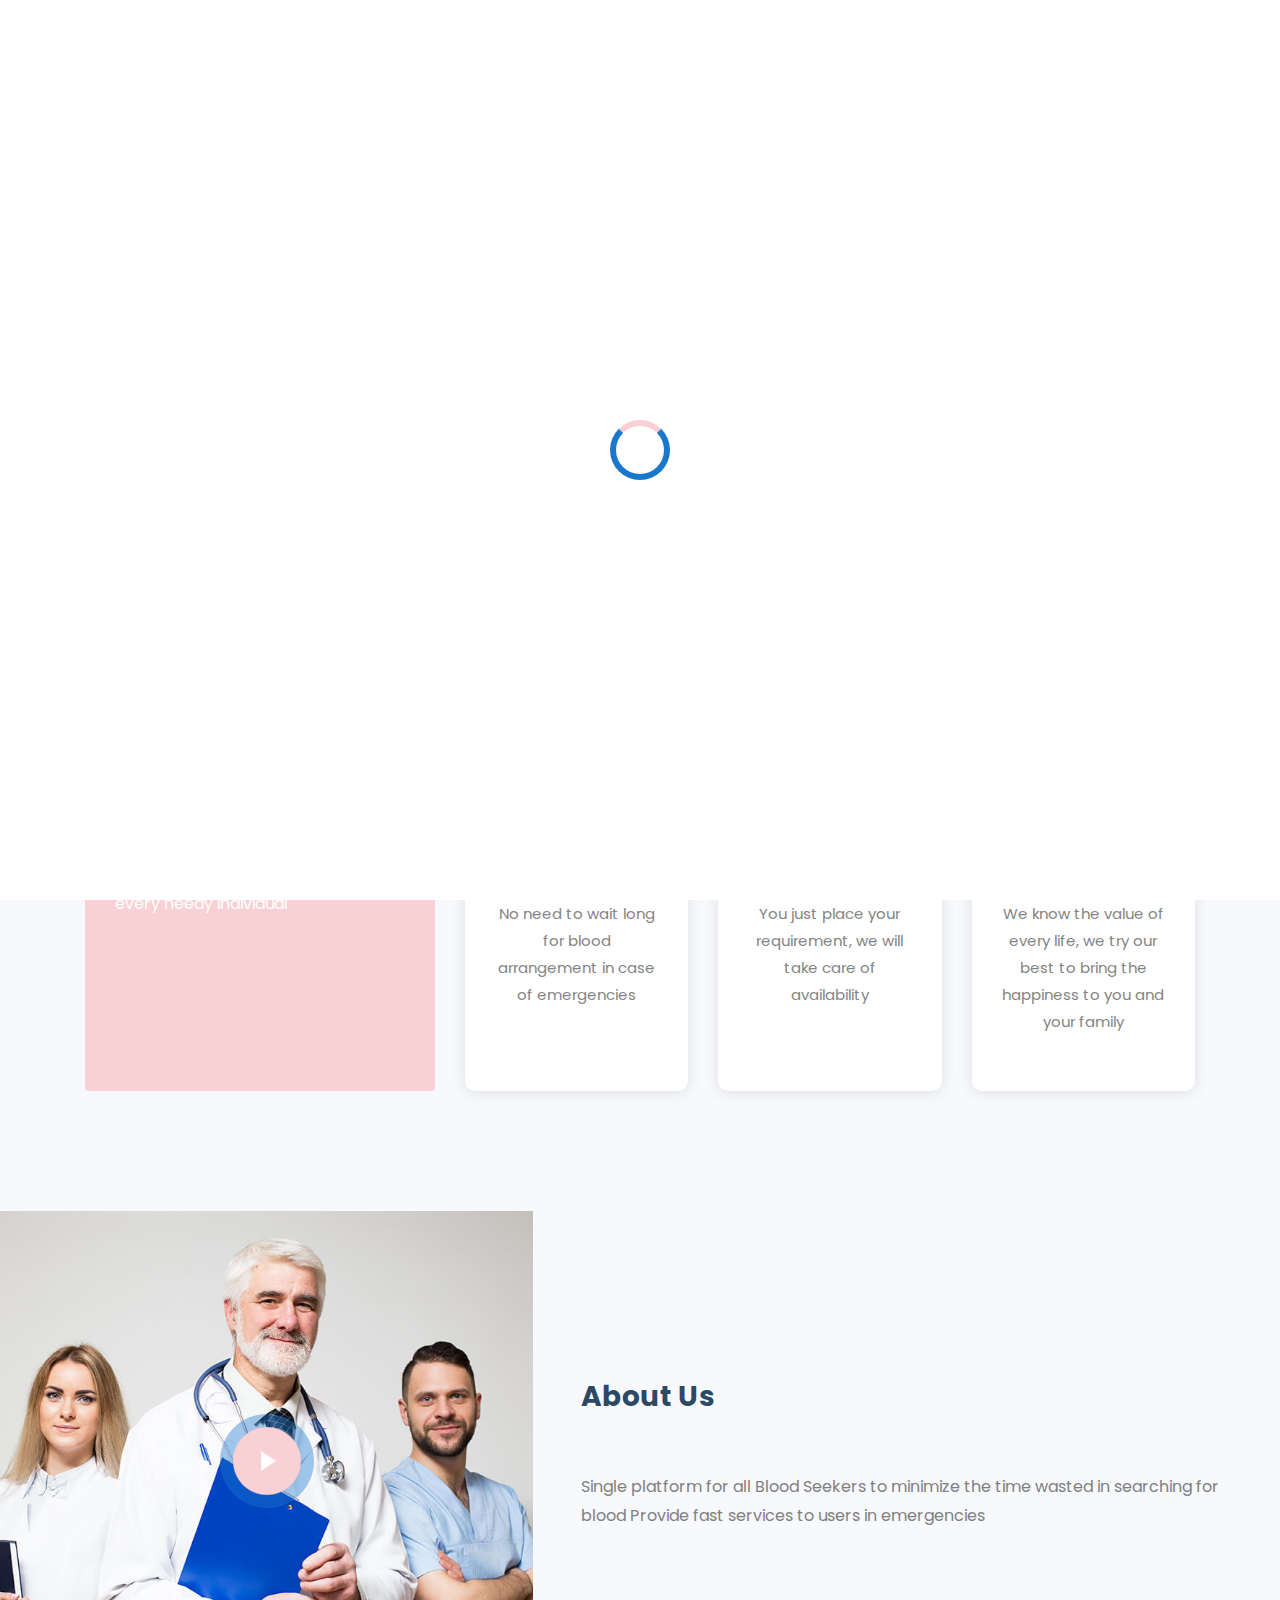
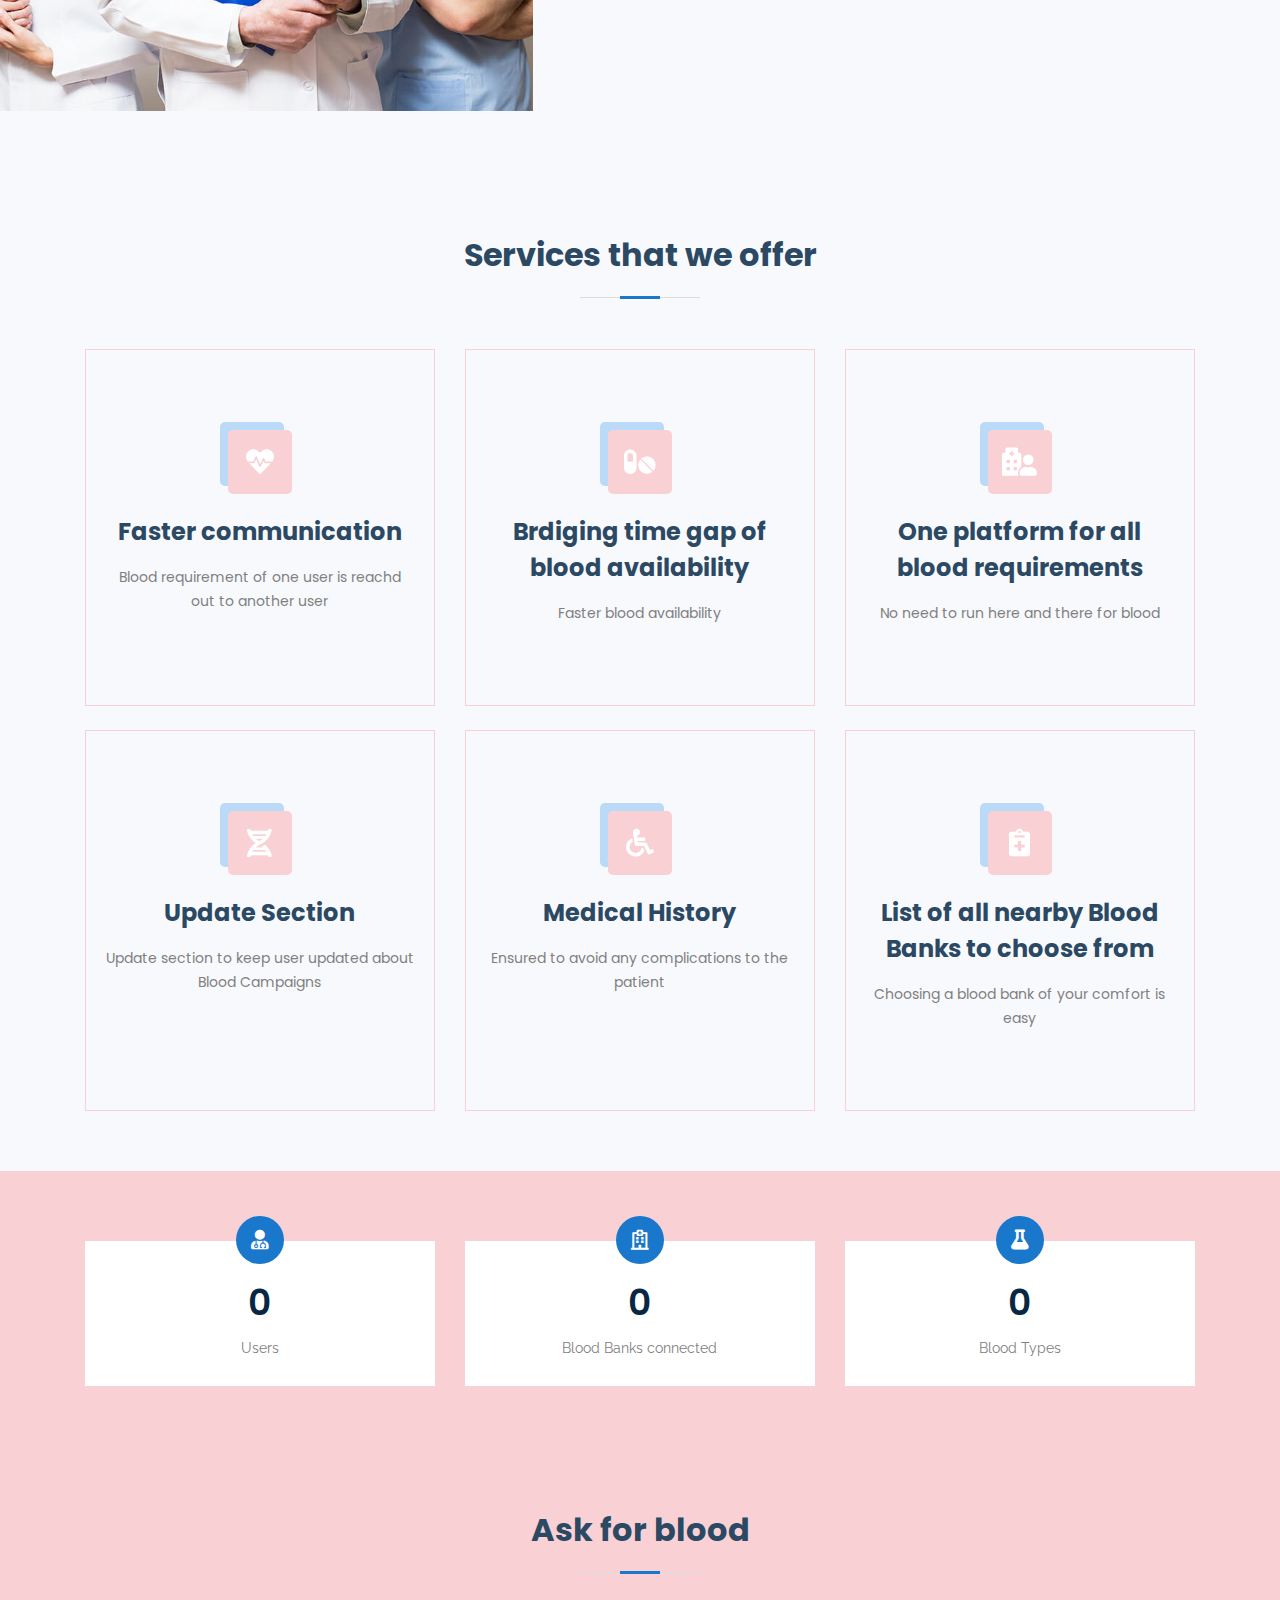
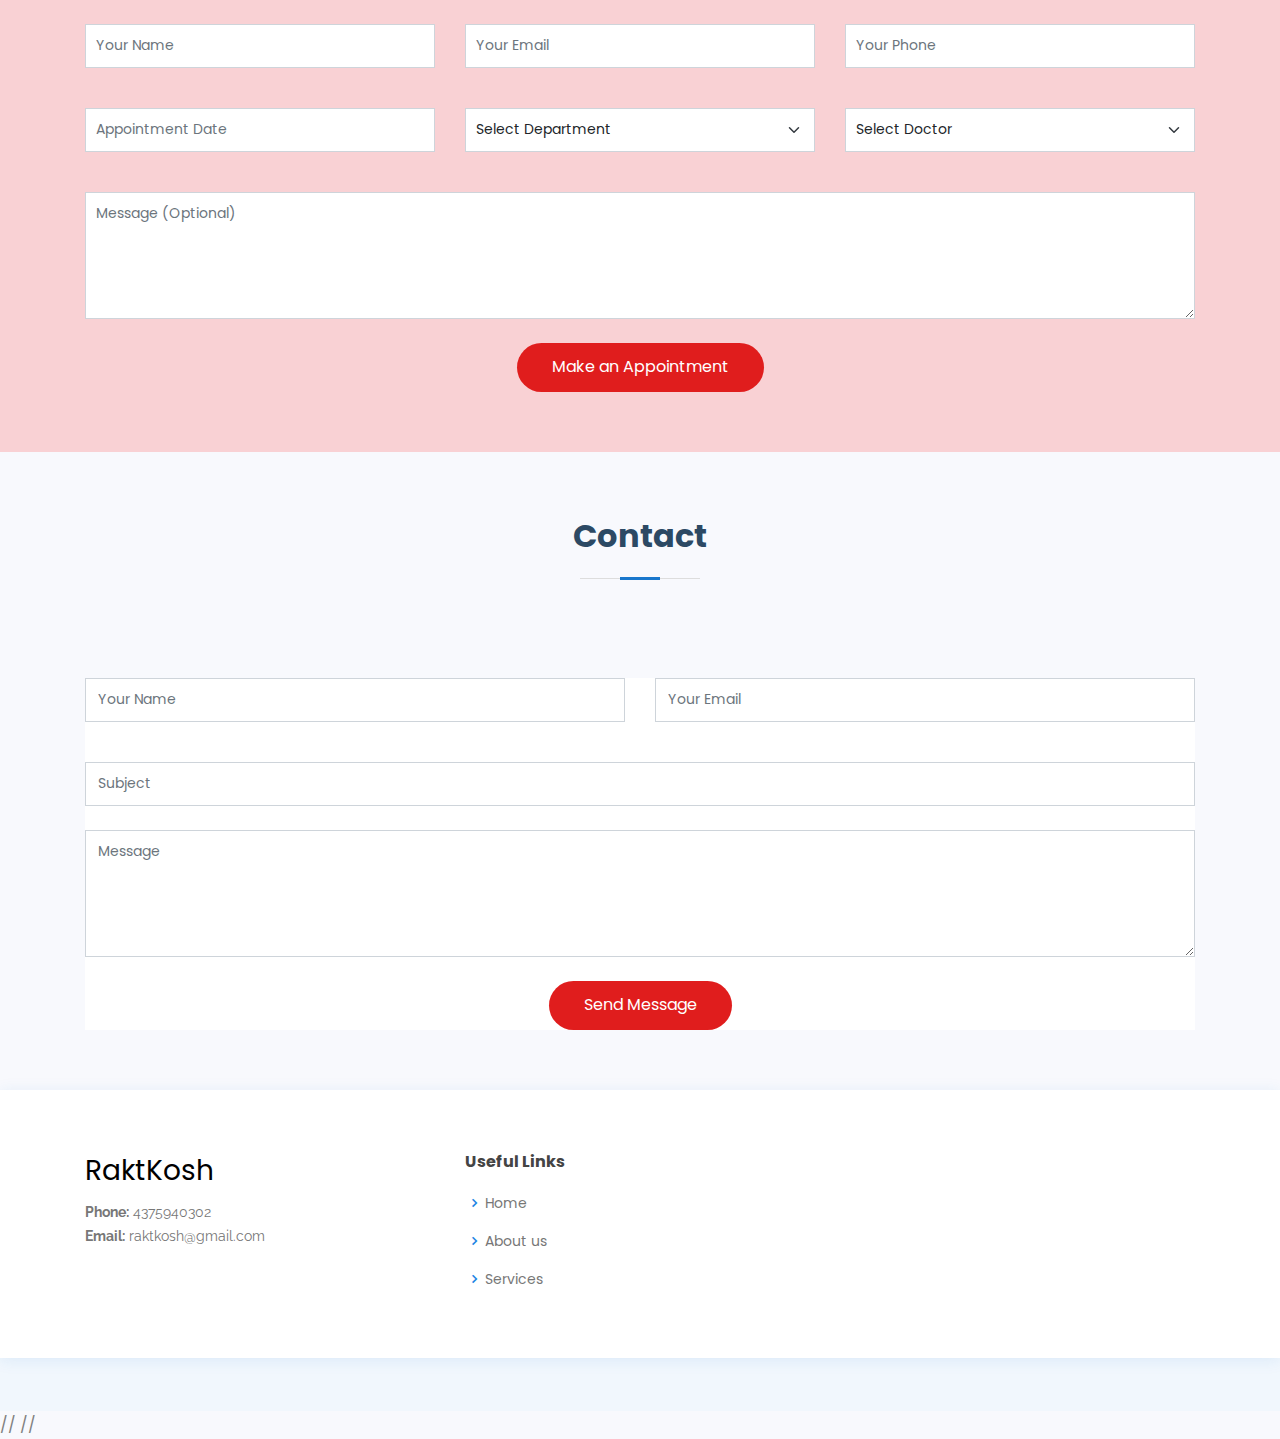
==== commit 446f670e: "Update index.html" ====
--- a/index.html
+++ b/index.html
@@ -6,8 +6,8 @@
   <meta content="width=device-width, initial-scale=1.0" name="viewport">
 
   <title>RaktKosh</title>
-  <meta content="" name="description">
-  <meta content="" name="keywords">
+  <!--<meta content="" name="description">
+  <meta content="" name="keywords"> -->
 
   <!-- Favicons -->
   <!--<link href="img/favicon.png" rel="icon">
@@ -420,8 +420,8 @@
     </div>
   </footer><!-- End Footer -->
 
-  <div id="preloader"></div>
-  <a href="#" class="back-to-top d-flex align-items-center justify-content-center"><i class="bi bi-arrow-up-short"></i></a>
+  //<div id="preloader"></div>
+  //<a href="#" class="back-to-top d-flex align-items-center justify-content-center"><i class="bi bi-arrow-up-short"></i></a>
 
   <!-- Vendor JS Files -->
   <script src="bootstrap/js/bootstrap.bundle.min.js"></script>
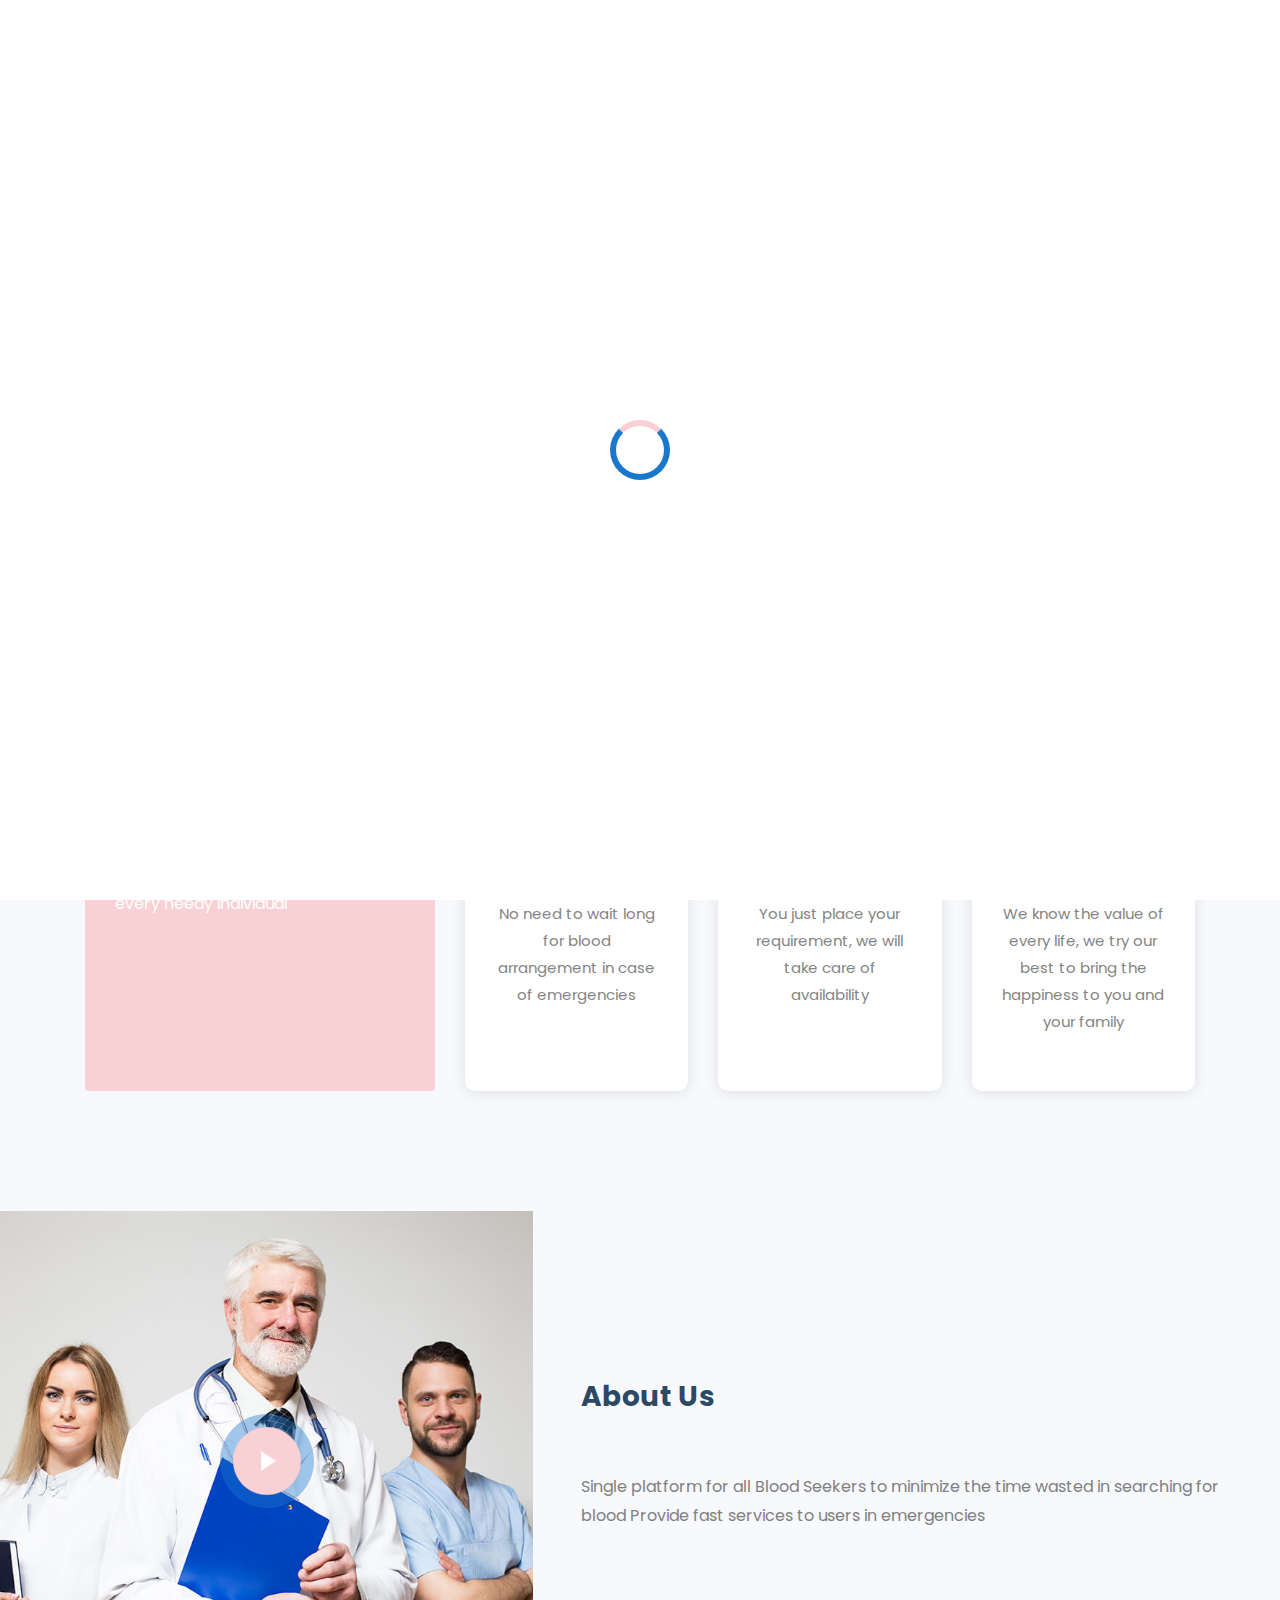
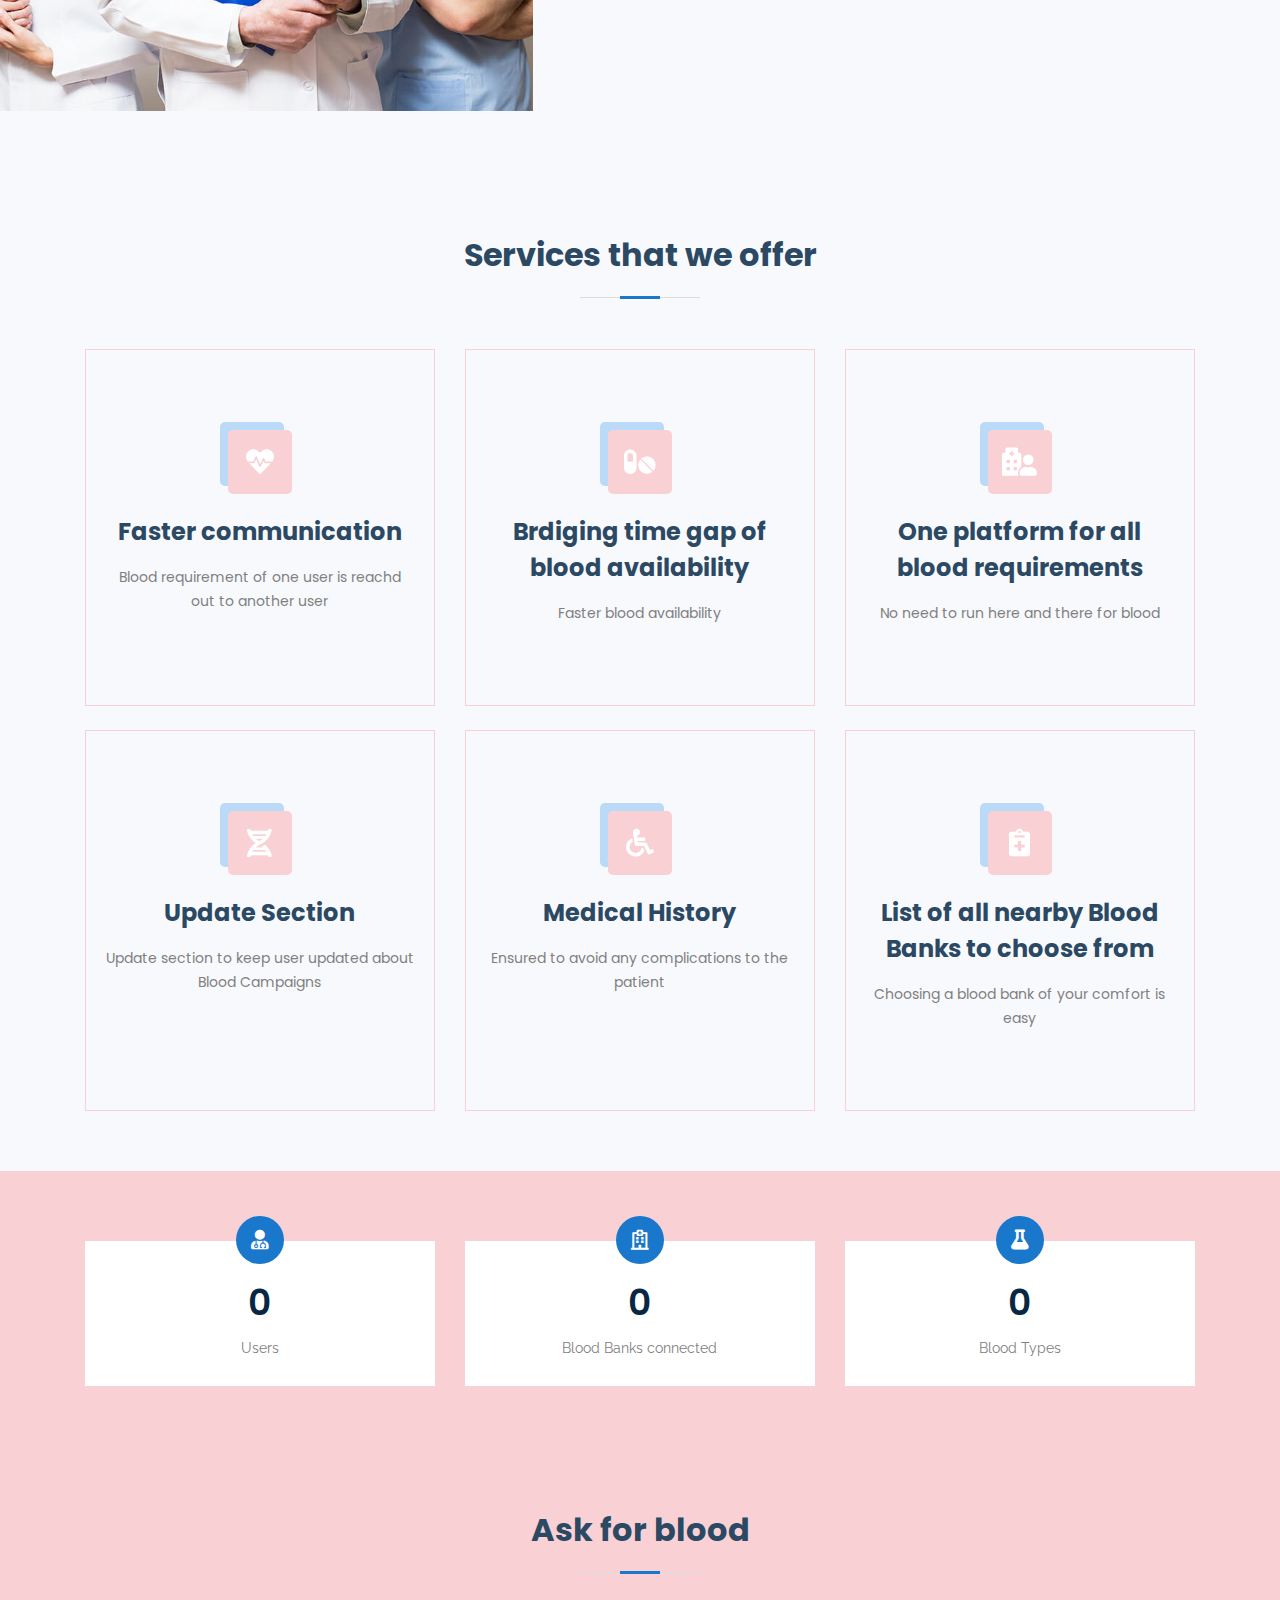
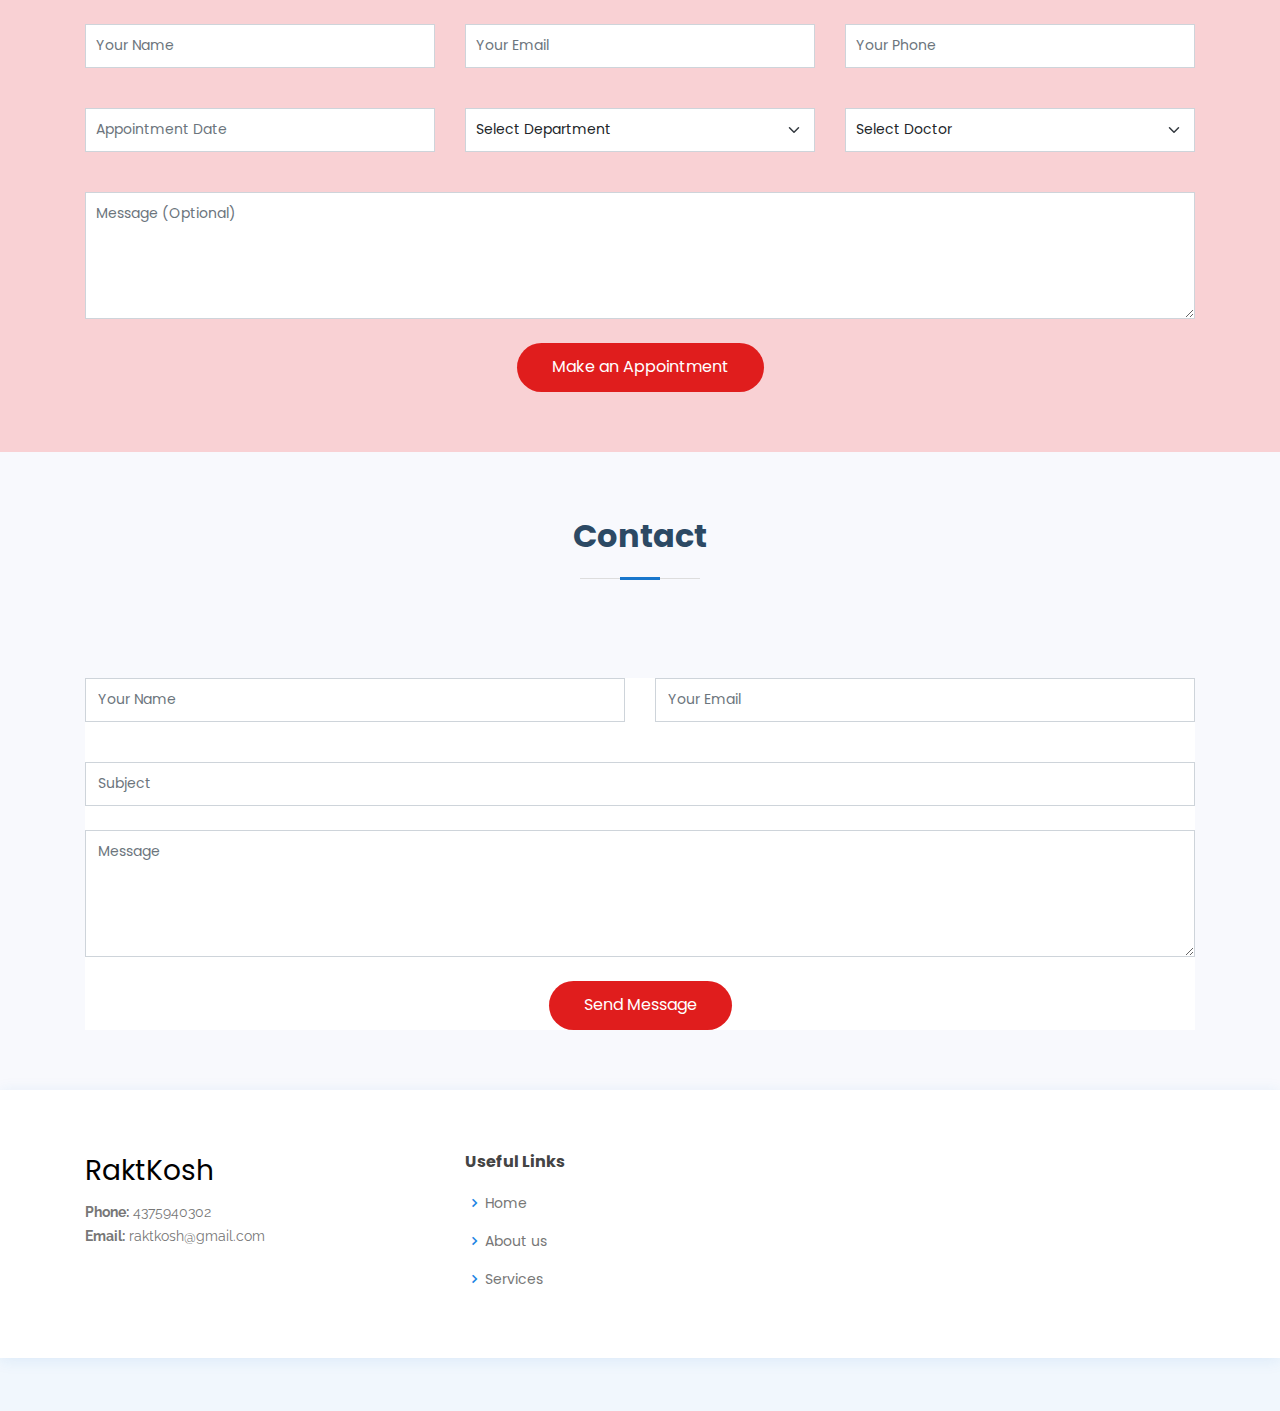
==== commit 36e66514: "Update index.html" ====
--- a/index.html
+++ b/index.html
@@ -420,8 +420,8 @@
     </div>
   </footer><!-- End Footer -->
 
-  //<div id="preloader"></div>
-  //<a href="#" class="back-to-top d-flex align-items-center justify-content-center"><i class="bi bi-arrow-up-short"></i></a>
+  <div id="preloader"></div>
+  <a href="#" class="back-to-top d-flex align-items-center justify-content-center"><i class="bi bi-arrow-up-short"></i></a>
 
   <!-- Vendor JS Files -->
   <script src="bootstrap/js/bootstrap.bundle.min.js"></script>
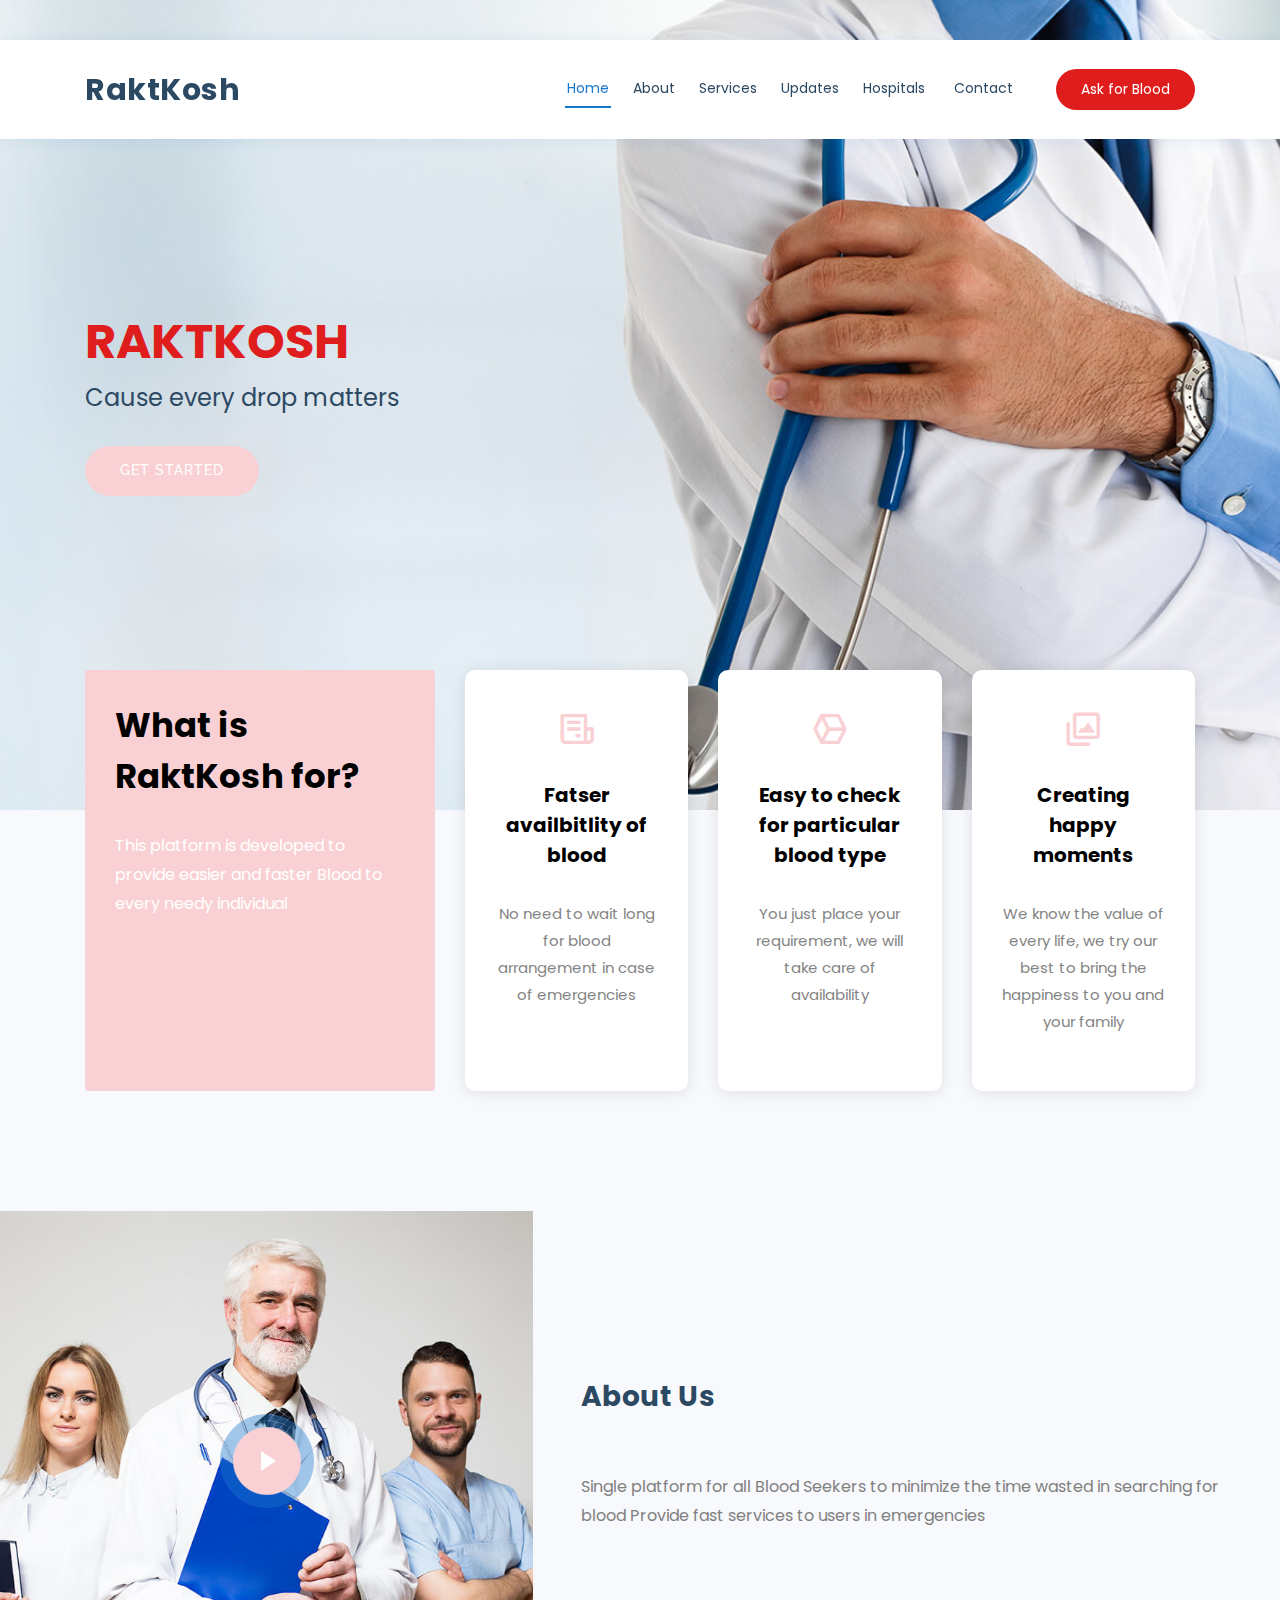
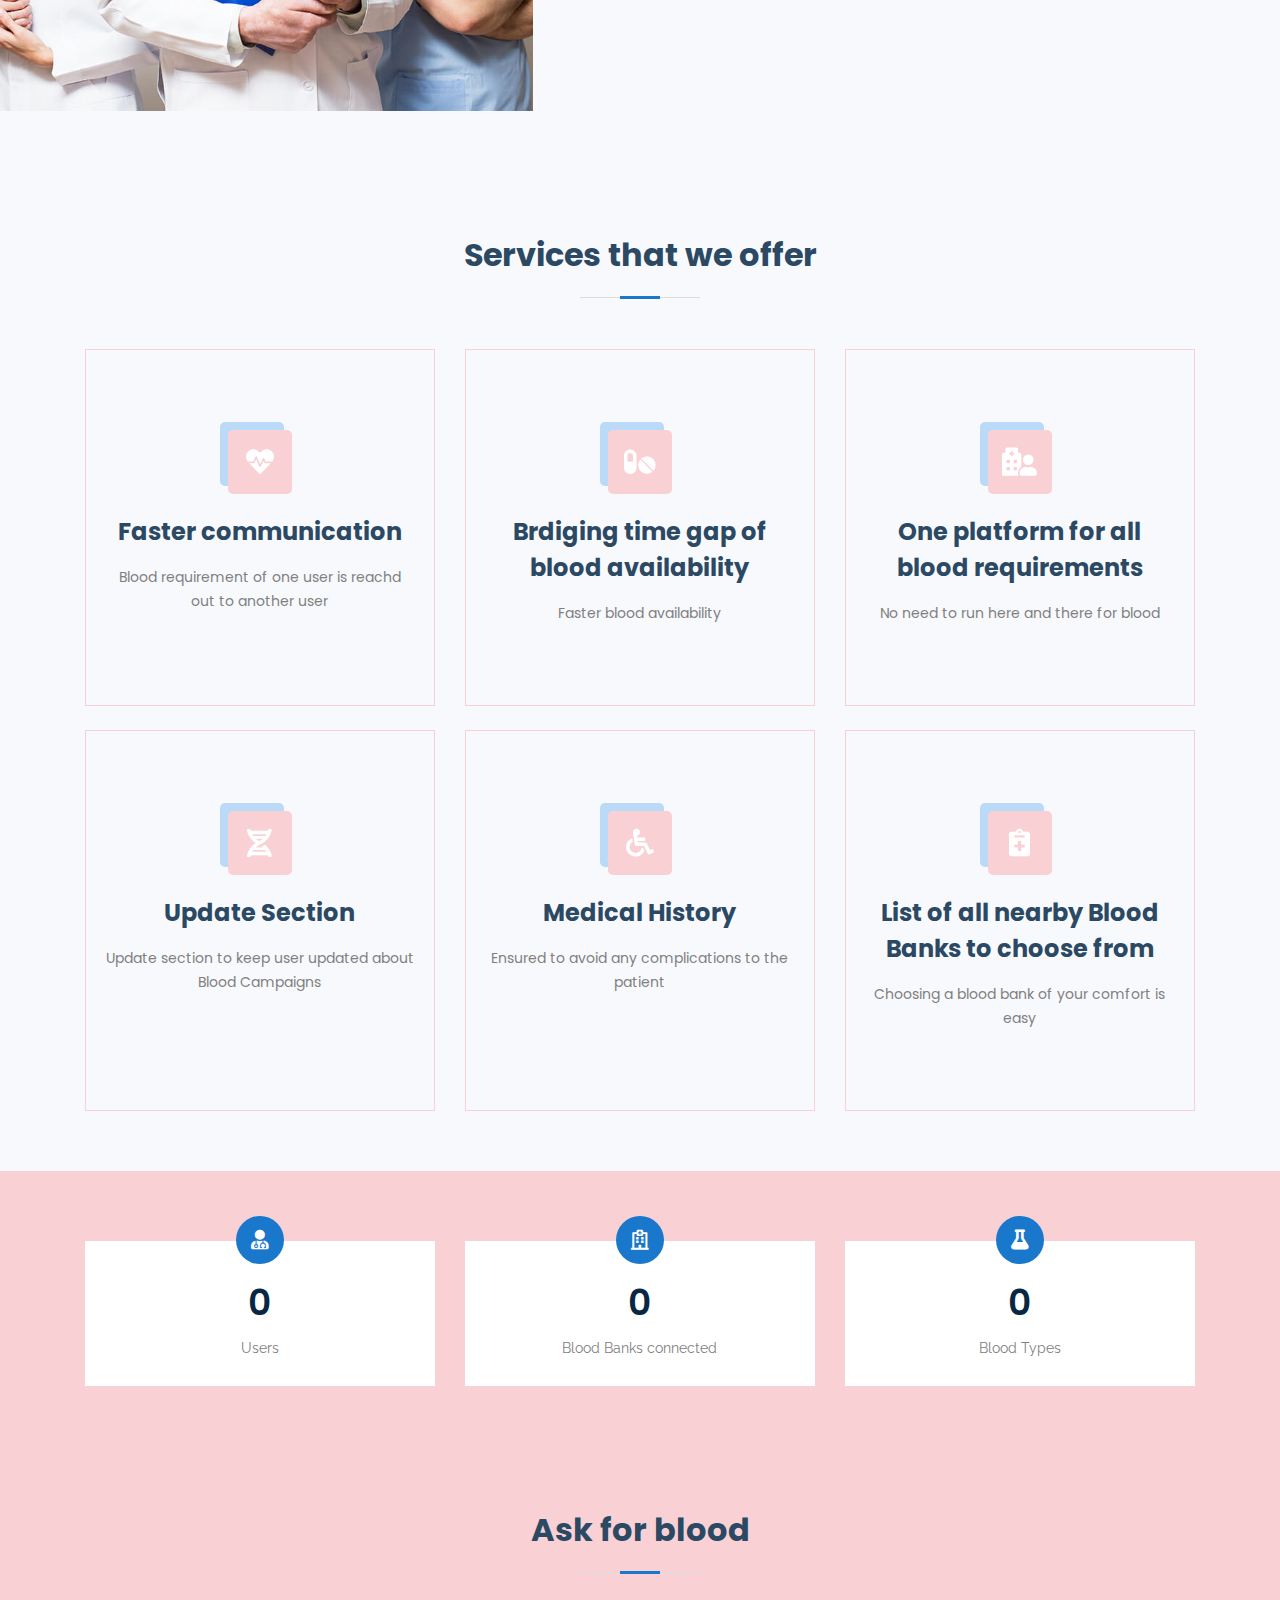
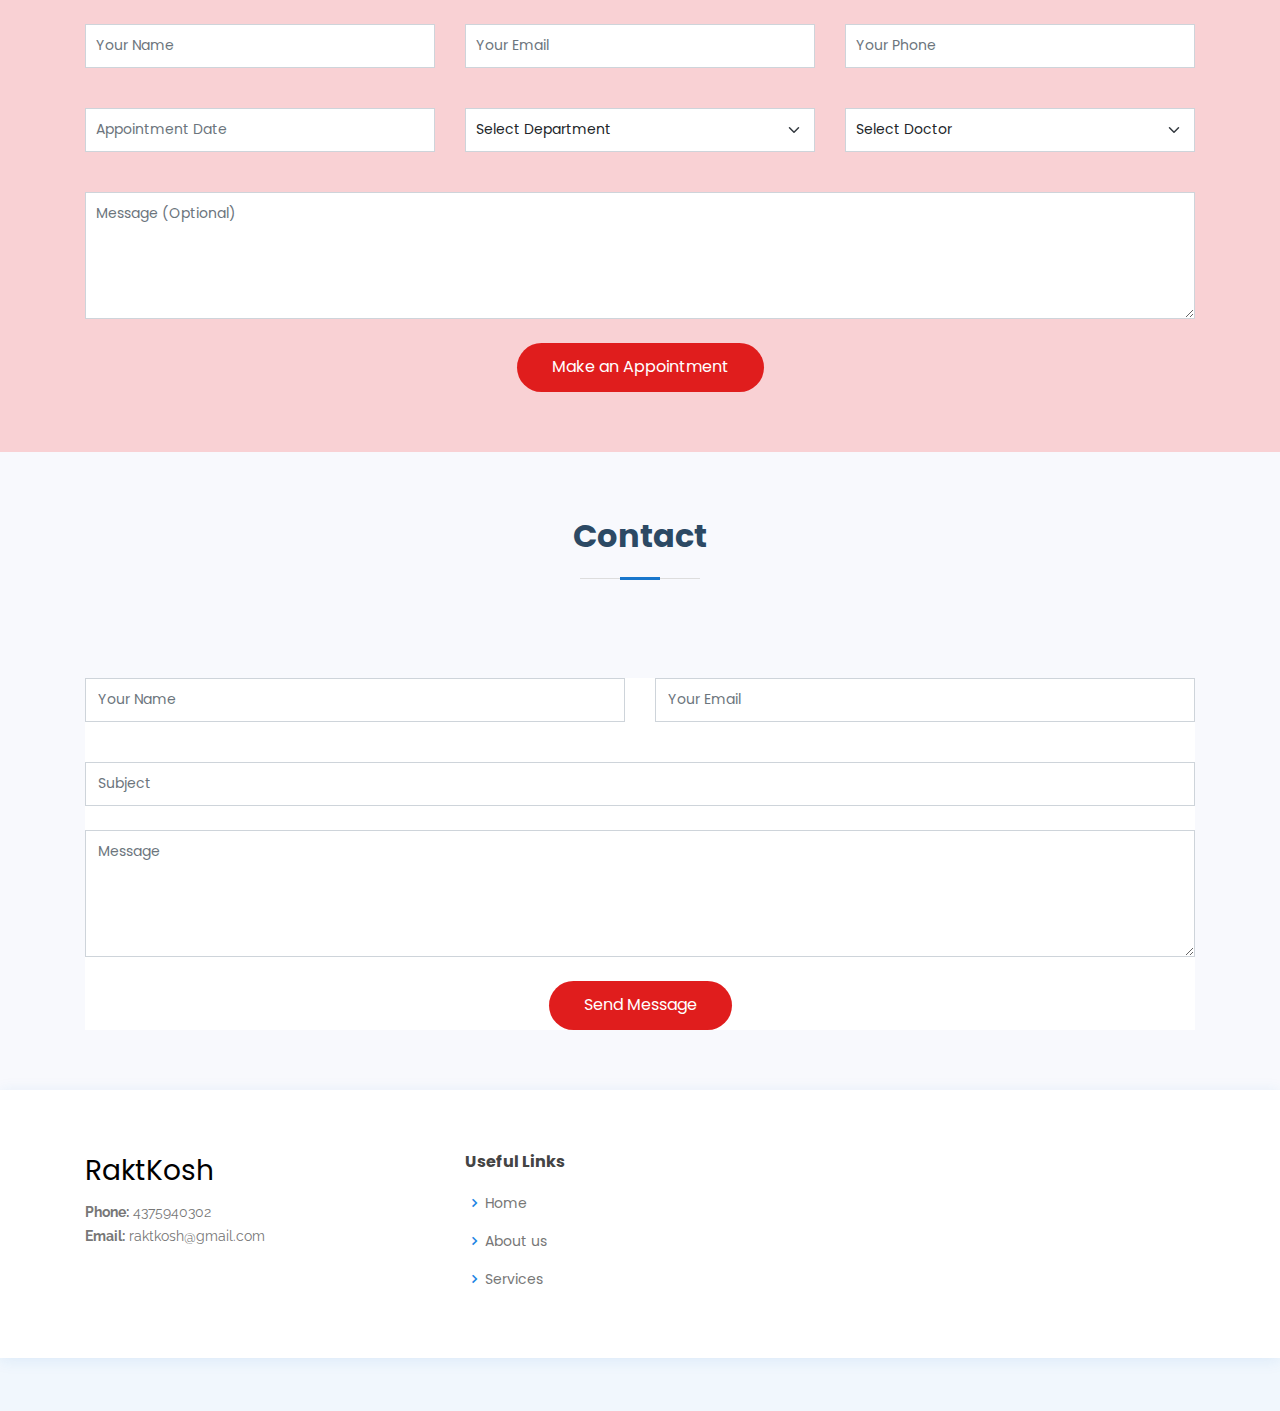
==== commit 732ce829: "Update index.html" ====
--- a/index.html
+++ b/index.html
@@ -420,8 +420,8 @@
     </div>
   </footer><!-- End Footer -->
 
-  <div id="preloader"></div>
-  <a href="#" class="back-to-top d-flex align-items-center justify-content-center"><i class="bi bi-arrow-up-short"></i></a>
+  <!-- <div id="preloader"></div>
+  <a href="#" class="back-to-top d-flex align-items-center justify-content-center"><i class="bi bi-arrow-up-short"></i></a> -->
 
   <!-- Vendor JS Files -->
   <script src="bootstrap/js/bootstrap.bundle.min.js"></script>
